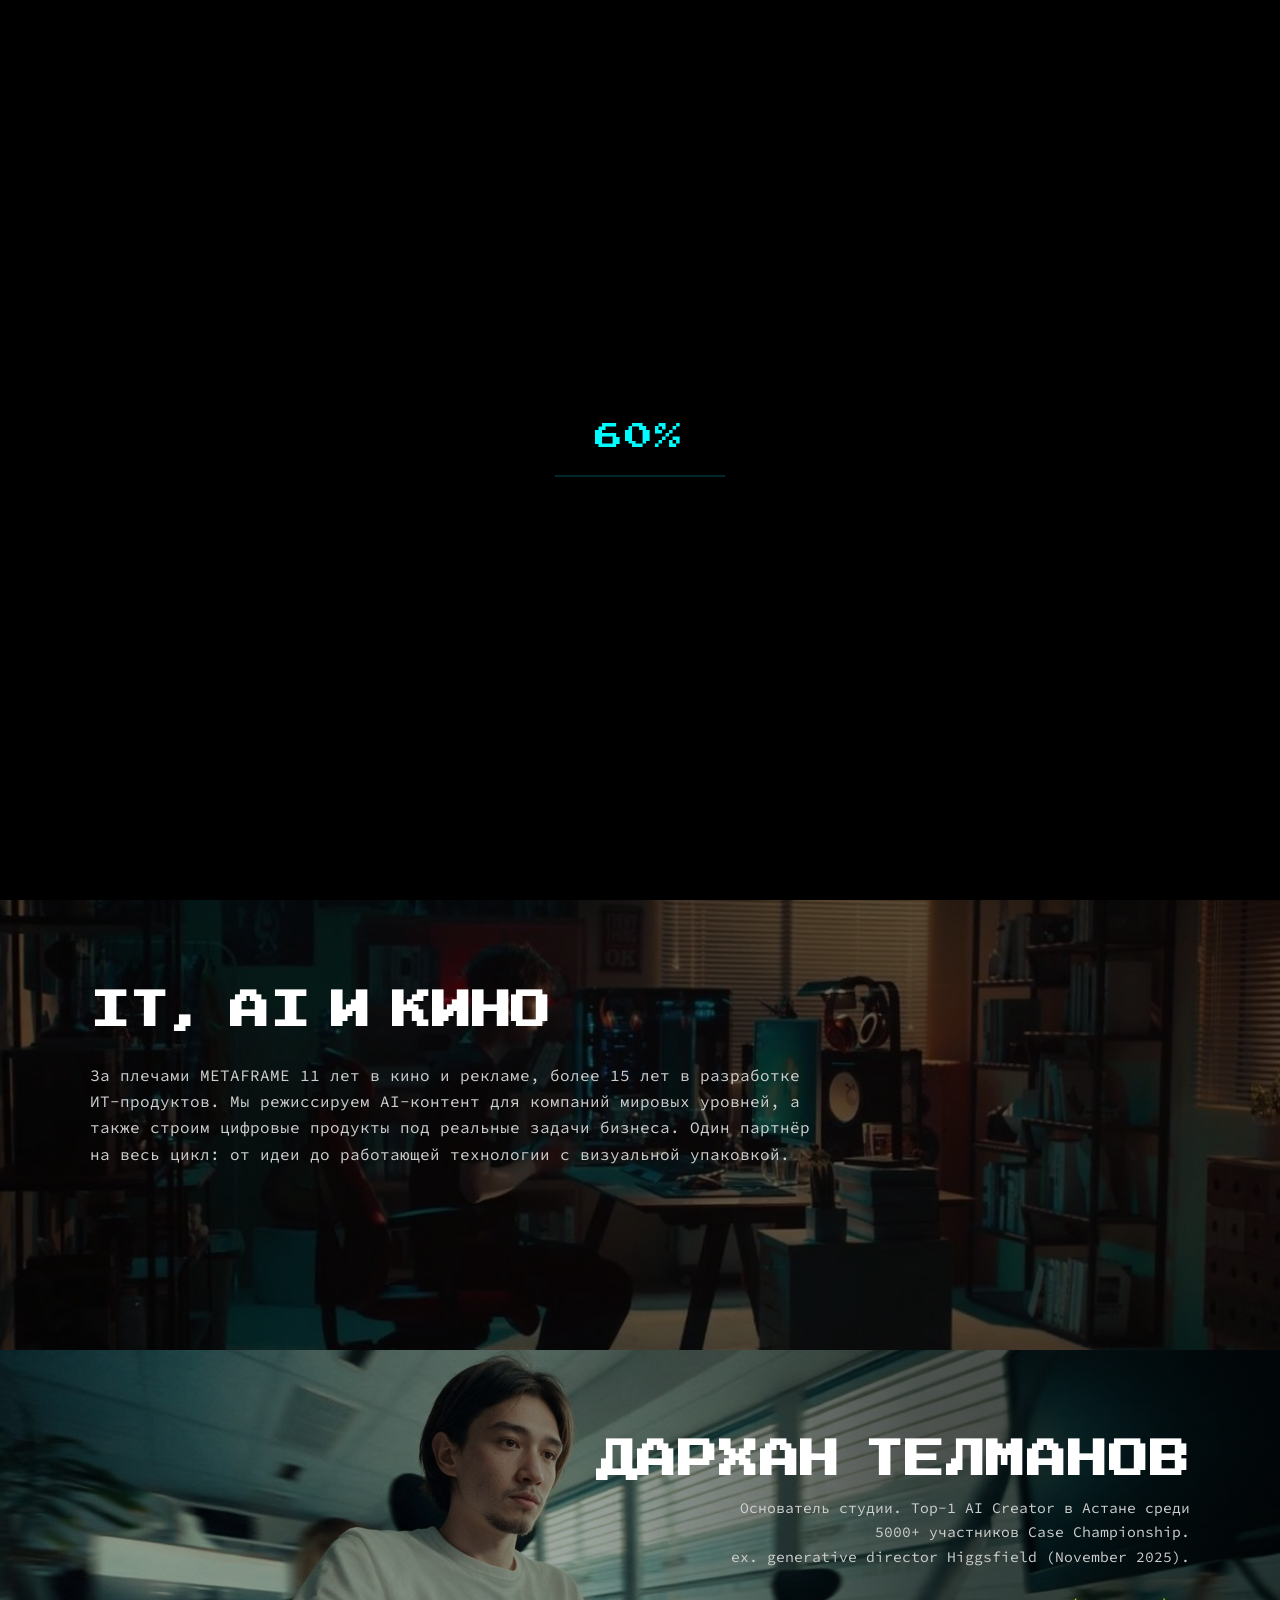
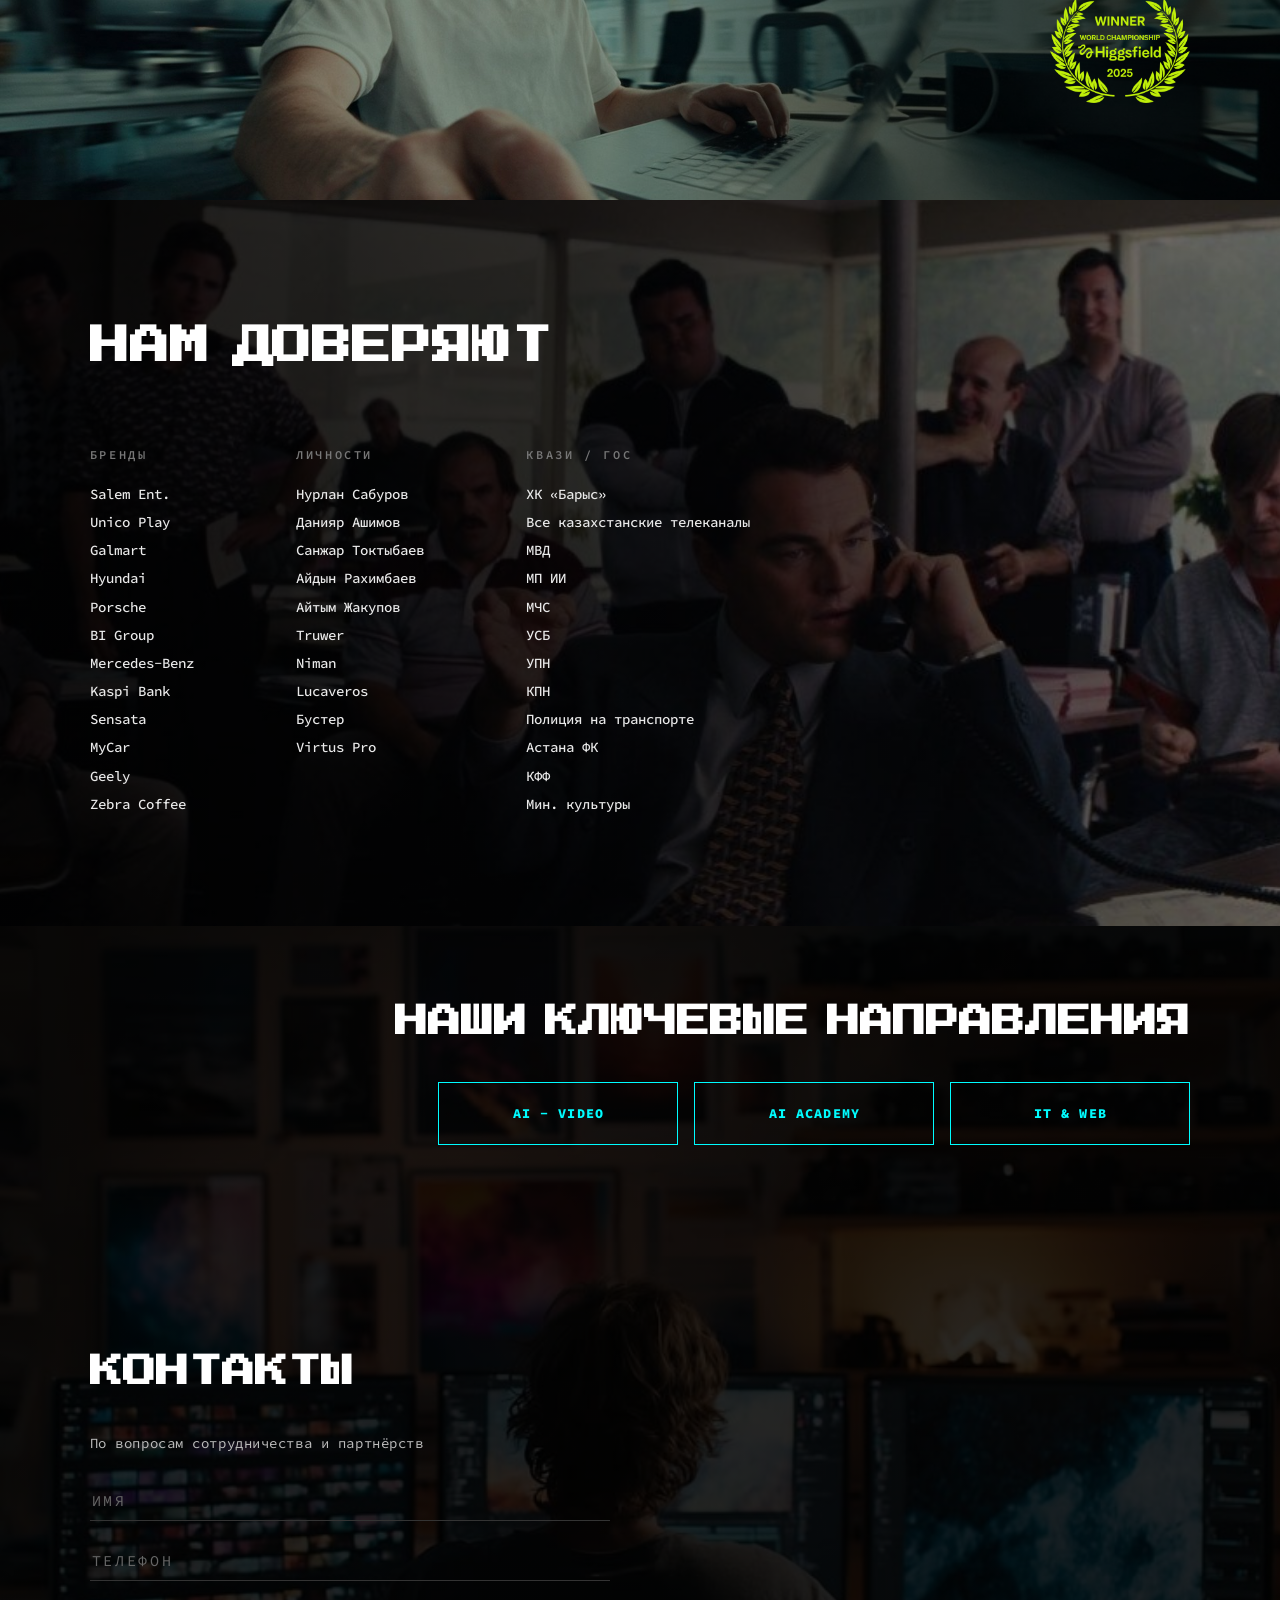
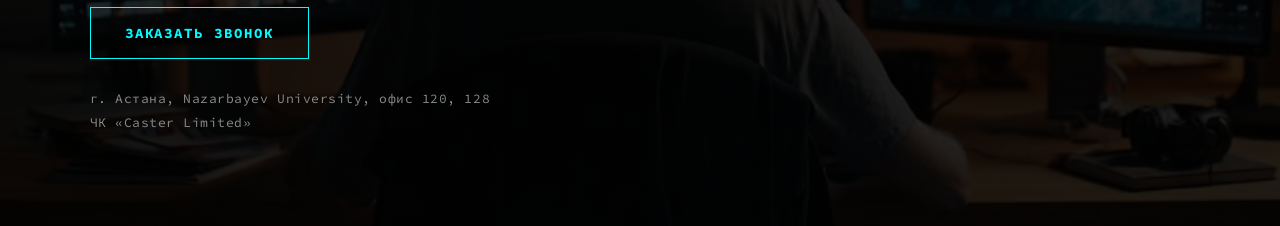
==== index.html @ ea22a7d3 "Mobile: directions heading and buttons centered" ====
<!DOCTYPE html>
<html lang="ru">
<head>
<meta charset="UTF-8">
<meta name="viewport" content="width=device-width, initial-scale=1">
<title>METAFRAME</title>
<style>
  @font-face{font-family:'Press Start 2P';src:url('assets/fonts/PressStart2P-Regular.ttf') format('truetype');font-weight:400;font-display:swap;}
  @font-face{font-family:'Source Code Pro';src:url('assets/fonts/SourceCodePro-VariableFont_wght.ttf') format('truetype-variations');font-weight:200 900;font-display:swap;}
  :root{
    --brand: #00FCFF;          /* точный цвет логотипа */
    --ease-expo: cubic-bezier(.83,0,.17,1);
  }
  *{margin:0;padding:0;box-sizing:border-box}
  html{height:100%; scroll-behavior:smooth}
  body{
    min-height:100%;
    background: #000;
    overflow: hidden;               /* скролл открывается после интро */
    font-family: 'Source Code Pro', monospace;
    -webkit-font-smoothing: antialiased;
  }
  body.ready{overflow-y:auto}

  /* фон лежит на .stage: blend-режим считается только внутри своего
     stacking context, фон body в него не попадает — из-за этого difference
     не давал чёрный. Теперь подложка и UI в одном контексте. */
  .stage{position:relative; width:100%; height:100vh; overflow:hidden; background: #000; isolation:isolate}

  /* ---------- видео-контейнер (раскрывается) ---------- */
  #reveal{
    position:absolute; left:50%; top:50%;
    transform: translate(-50%,-50%);
    width:0; height:0;
    overflow:hidden;
    background:#000;
    z-index:1;
  }
  #reveal video{
    position:absolute; inset:0;
    width:100%; height:100%;
    object-fit:cover;
  }
  /* hero — отдельный слой: возникает из центра матрёшки и сам
     растягивается на весь экран, полоса остаётся под ним */
  #vHero{
    position:absolute;
    left:50%; top:50%;
    transform: translate(-50%,-50%);
    width:8vw; height:2.9vw;
    object-fit:cover;
    background:#000;
    opacity:0;
    z-index:1;
  }

  /* ---------- UI поверх: без blend-режимов, чистый цвет ---------- */
  .ui{
    position:absolute;
    color: var(--brand);
    z-index:2;
  }

  #logo{
    left:50%; top:42.5%;
    transform: translate(-50%,-50%);
    height: clamp(160px, 26vh, 320px);
    pointer-events:none;
    user-select:none;
    opacity:0;               /* лого скрыто, фэйд-ин после раскрытия */
  }

  #word{
    font-family:'Press Start 2P','Source Code Pro',monospace;
    word-spacing:-.45em;
    left:50%; top:57.5%;
    transform: translate(-50%,-50%) scale(var(--ws, 1));
    font-size: clamp(28px, 3.8vw, 60px);   /* как заголовки, чуть крупнее */
    letter-spacing: -.04em;
    line-height:.85;
    white-space:nowrap;
    font-weight:700;
    pointer-events:none;
    user-select:none;
    opacity:0;               /* надпись скрыта, фэйд-ин после раскрытия */
  }

  #counter{
    left:50%; top:50%;
    transform:translate(-50%,-50%);
    font-family:'Press Start 2P','Source Code Pro',monospace;
    font-size:clamp(20px, 2.2vw, 34px);
    letter-spacing:.06em;
    text-align:center;
  }
  /* зацикленный сканер под процентами */
  #counter::after{
    content:'';
    display:block;
    width:170px; height:2px;
    margin:24px auto 0;
    background:
      linear-gradient(90deg, transparent 35%, var(--brand) 50%, transparent 65%) 100% 0 / 300% 100% no-repeat,
      linear-gradient(rgba(0,252,255,.16), rgba(0,252,255,.16));
    animation:scan 1.15s linear infinite;
  }
  @keyframes scan{
    from{background-position:100% 0, 0 0}
    to  {background-position:0% 0, 0 0}
  }

  nav a, nav span{
    position:absolute; top:26px;
    font-family:'Source Code Pro', monospace;
    text-transform:uppercase;
    font-size: clamp(13px, 1.1vw, 17px);
    letter-spacing:.16em;
    color: var(--brand);
    text-decoration:none;
    cursor:pointer;
  }
  #navContacts{left:34px}
  #navMenu{right:34px}
  nav .ui{opacity:0; transition:opacity .8s ease .1s; mix-blend-mode:normal}
  nav.show .ui{opacity:1}

  /* после раскрытия текст и лого — белые (перелив задаётся в JS) */

  .hidden{opacity:0 !important; transition:opacity .35s ease}

  /* ---------- слайд 2: о компании ---------- */
  #about{
    background:#000; color:#fff;
    padding: 10vh 7vw 12vh;
    min-height:100vh;
    position:relative;
    overflow:hidden;
  }
  /* фото на верхней половине экрана, затемнено и растворяется в чёрный книзу */
  #about::before{
    content:'';
    position:absolute; inset:0 0 50% 0;
    background: url('assets/about-bg.jpg') center / cover no-repeat;
    z-index:0;
  }
  #about::after{
    content:'';
    position:absolute; inset:0 0 50% 0;
    background: rgba(0,0,0,.58);
    z-index:0;
  }
  /* фото на нижней половине, затемнено и растворяется в чёрный кверху */
  #about .bg-bottom{
    position:absolute; inset:50% 0 0 0; z-index:0;
    /* слева человек почти без затемнения, справа темнее — под текст */
    background:
      linear-gradient(90deg, rgba(0,0,0,.28) 0%, rgba(0,0,0,.32) 45%, rgba(0,0,0,.66) 72%, rgba(0,0,0,.72) 100%),
      url('assets/founder-bg.jpg') center 22% / cover no-repeat;
  }
  #about h2, #about .lead{position:relative; z-index:1}
  #about .founder{z-index:1}   /* founder остаётся absolute в правом нижнем углу */
  #partners{
    color:#fff;
    padding: 14vh 7vw 12vh;
    /* фон: слева затемнение сильнее — под текст колонок */
    background:
      linear-gradient(90deg, rgba(0,0,0,.88) 0%, rgba(0,0,0,.8) 45%, rgba(0,0,0,.45) 100%),
      url('assets/partners-bg.jpg') center / cover no-repeat #000;
  }
  #partners h2{
    font-family:'Press Start 2P','Source Code Pro',monospace;
    word-spacing:-.45em;
    font-weight:700; text-transform:uppercase;
    font-size:clamp(26px, 3.1vw, 54px);
    text-align:left;
    margin-bottom:9vh;
  }

  /* ---------- слайд: 3 ключевых направления ---------- */
  #directions{
    color:#fff;
    min-height:100vh;
    padding:8vh 7vw 10vh;
    display:flex; flex-direction:column; justify-content:flex-start;
    background:
      linear-gradient(rgba(0,0,0,.84), rgba(0,0,0,.84)),
      url('assets/directions-bg.jpg') center / cover no-repeat #000;
  }
  #directions h2{
    font-family:'Press Start 2P','Source Code Pro',monospace;
    word-spacing:-.45em;
    font-weight:700; text-transform:uppercase;
    font-size:clamp(24px, 2.6vw, 46px);
    line-height:1.45;
    text-align:right;
    white-space:nowrap;
    margin:0 0 4vh;
  }
  .label{
    font-family:'Source Code Pro', monospace;
    color:var(--brand);
    font-size:13px; letter-spacing:.22em;
    margin-bottom:26px;
  }
  #about h2{
    font-family:'Press Start 2P','Source Code Pro',monospace;
    word-spacing:-.45em;
    font-weight:700; text-transform:uppercase;
    font-size:clamp(26px, 3.1vw, 54px);   /* как у имени фаундера */
    line-height:1.1; letter-spacing:-.01em;
    white-space:nowrap;
  }
  #about .lead{
    margin-top:28px; max-width:74ch;
    font-size:clamp(15px, 1.25vw, 19px);
    font-weight:400; line-height:1.65; color:#cfcfcf;
  }
  /* фаундер — в правом нижнем углу экрана, крест-накрест с заголовком */
  .founder{
    position:absolute;
    right:7vw; top:60vh;   /* 10vh от верхнего края нижней фотографии */
    text-align:right;
  }
  .founder-name{
    font-family:'Press Start 2P','Source Code Pro',monospace;
    word-spacing:-.45em;
    font-weight:700; text-transform:uppercase;
    font-size:clamp(26px, 3.1vw, 54px); letter-spacing:.02em;
  }
  /* награда Higgsfield: токсично-зелёная, пульсирует, клик — фото */
  .award{
    display:inline-block;
    height:clamp(90px, 12vh, 150px);
    margin-top:26px;
    cursor:pointer;
    animation: awardPulse 2.4s ease-in-out infinite;
    transition: transform .35s ease;
  }
  @keyframes awardPulse{
    0%,100%{
      filter: drop-shadow(0 0 6px rgba(191,238,10,.45)) drop-shadow(0 0 18px rgba(191,238,10,.22));
      transform: scale(1);
    }
    50%{
      filter: drop-shadow(0 0 14px rgba(191,238,10,.9)) drop-shadow(0 0 40px rgba(191,238,10,.5));
      transform: scale(1.035);
    }
  }
  .award:hover{animation-duration:1.1s}   /* при наведении пульс учащается */

  /* лайтбокс с фотографией награды */
  #lightbox{
    position:fixed; inset:0; z-index:50;
    background:rgba(0,0,0,.92);
    display:none;
    align-items:center; justify-content:center;
  }
  #lightbox.open{display:flex}
  #lightbox img{
    max-width:88vw; max-height:86vh;
    border-radius:16px;
    box-shadow:0 0 60px rgba(191,238,10,.25);
  }
  #lightbox .close{
    position:absolute; top:26px; right:34px;
    font-family:'Source Code Pro',monospace;
    font-size:34px; line-height:1;
    color:#fff; cursor:pointer;
    transition:color .2s;
  }
  #lightbox .close:hover{color:#BFEE0A}
  .founder-bio{
    margin-top:16px; max-width:52ch; margin-left:auto;
    font-size:clamp(14px, 1.15vw, 17px);
    line-height:1.65; color:#cfcfcf;
  }
  .trust-block{margin-top:0}
  .trust{
    display:grid; grid-template-columns:repeat(3, auto);
    justify-content:start; gap:40px 8vw;
  }
  .trust h3{
    font-family:'Source Code Pro', monospace;
    font-weight:600; font-size:12px; letter-spacing:.22em;
    color:#777; text-transform:uppercase;
    margin-bottom:18px;
  }
  .trust li{
    list-style:none;
    font-weight:500;
    font-size:clamp(14px, 1.1vw, 17px);
    line-height:2.0; color:#eaeaea;
    white-space:nowrap;
  }
  .dirs{
    display:grid; grid-template-columns:repeat(3, minmax(170px, 240px));
    gap:16px;
    justify-content:end;   /* под правым заголовком */
  }
  .dirs a{
    display:flex; align-items:center; justify-content:center;
    border:1px solid var(--brand);
    color:var(--brand); text-decoration:none;
    padding:22px 14px;
    font-weight:800; text-transform:uppercase;
    font-size:clamp(13px, 1.05vw, 16px); letter-spacing:.08em;
    transition: background .22s ease, color .22s ease;
  }
  .dirs a:hover{background:var(--brand); color:#000}

  /* ---------- контакты (слева снизу на слайде направлений) ---------- */
  .contacts{
    margin-top:auto;
    max-width:520px;
    padding-top:10vh;
  }
  #directions .contacts h2{
    text-align:left; white-space:normal;
    margin:0 0 4vh;
  }
  .contacts .note{
    color:#bdbdbd; font-size:14px; letter-spacing:.04em;
    margin-bottom:26px; line-height:1.6;
  }
  .contacts form{display:flex; flex-direction:column; gap:20px}
  .contacts input{
    background:transparent; border:none;
    border-bottom:1px solid #333;
    color:#fff;
    font-family:'Source Code Pro',monospace;
    font-size:15px; letter-spacing:.1em;
    padding:10px 2px;
    outline:none;
    transition:border-color .25s;
  }
  .contacts input::placeholder{color:#666; letter-spacing:.18em}
  .contacts input:focus{border-color:var(--brand)}
  .contacts button{
    align-self:flex-start;
    margin-top:6px;
    background:transparent;
    border:1px solid var(--brand);
    color:var(--brand);
    font-family:'Source Code Pro',monospace;
    font-weight:700; text-transform:uppercase;
    font-size:14px; letter-spacing:.14em;
    padding:16px 34px;
    cursor:pointer;
    transition:background .22s, color .22s;
  }
  .contacts button:hover{background:var(--brand); color:#000}
  .contacts .addr{
    margin-top:28px;
    color:#8a8a8a; font-size:13px;
    line-height:1.9; letter-spacing:.04em;
  }
  @media (max-width:820px){
    /* Бренды и Личности рядом, Квази/Гос переносится вниз */
    .trust{grid-template-columns:1fr 1fr; gap:40px 10vw}
    .trust li{white-space:normal}
    /* мобила: каждый блок — полноэкранный слайд */
    #about{
      min-height:200vh; min-height:200svh;      /* слайд текста + слайд фаундера */
      padding-bottom:0;
      display:flex; flex-direction:column;
    }
    #about h2{margin-top:auto; font-size:26px}  /* заголовок не тянется, зона по центру */
    #about .lead{margin-bottom:auto}
    #about .bg-bottom{display:none}
    /* блок фаундера сам несёт фото — текст всегда ПОВЕРХ него */
    .founder{
      position:relative; right:auto; top:auto; z-index:1; text-align:right;
      min-height:100vh; min-height:100svh;
      margin:0 -7vw 0;                      /* во всю ширину */
      padding:52vw 7vw 10vh;
      display:flex; flex-direction:column; justify-content:flex-end;
      background:
        linear-gradient(rgba(0,0,0,.12), rgba(0,0,0,.68) 72%),
        url('assets/founder-bg.jpg') center 25% / cover no-repeat;
    }
    .founder-bio{margin-left:auto}
    /* награда — не растягивается флексом, прижата вправо с сохранением пропорций */
    .founder .award{align-self:flex-end; width:auto}
    #partners{
      min-height:100vh; min-height:100svh;
      display:flex; flex-direction:column; justify-content:center;
    }
    #directions{
      min-height:200vh; min-height:200svh;      /* слайд направлений + слайд контактов */
    }
    .contacts{
      min-height:100vh; min-height:100svh;
      margin-top:auto; max-width:520px;
      display:flex; flex-direction:column; justify-content:center;
      padding-top:0;
    }
    .contacts button{align-self:flex-start; width:auto}
    /* кадр партнёров: держим ДиКаприо в центре */
    #partners{background-position:0 0, 58% 28%}
    /* направления: заголовок и кнопки по центру */
    #directions h2{text-align:center; white-space:normal}
    .dirs{grid-template-columns:minmax(200px, 260px); justify-content:center}
    /* заголовок about чуть ниже */
    #about h2{margin-top:6vh}
  }
</style>
</head>
<body>
<div class="stage">

  <div id="reveal">
    <video id="vMatr"  src="assets/matreshka.mp4" muted playsinline preload="auto"></video>
  </div>
  <video id="vHero" src="assets/hero-bg.mp4" muted playsinline preload="auto" loop></video>

  <img class="ui" id="logo" src="assets/logo.png" alt="MetaFrame">
  <h1  class="ui" id="word">METAFRAME</h1>
  <div class="ui" id="counter">0</div>

</div>

<section id="about">
  <div class="bg-bottom" aria-hidden="true"></div>
  <h2>IT, AI и Кино</h2>
  <p class="lead">За плечами METAFRAME 11 лет в кино и рекламе, более 15 лет в разработке ИТ-продуктов. Мы режиссируем AI-контент для компаний мировых уровней, а также строим цифровые продукты под реальные задачи бизнеса. Один партнёр на весь цикл: от идеи до работающей технологии с визуальной упаковкой.</p>

  <div class="founder">
    <p class="founder-name">Дархан Телманов</p>
    <p class="founder-bio">Основатель студии. Top-1 AI Creator в Астане среди 5000+ участников Case Championship.<br>ex. generative director Higgsfield (November 2025).</p>
    <img class="award" id="award" src="assets/award.png" alt="Winner — Higgsfield World Championship 2025">
  </div>
</section>

<section id="partners">
  <div class="trust-block">
    <h2>Нам доверяют</h2>
    <div class="trust">
      <ul>
        <h3>Бренды</h3>
        <li>Salem Ent.</li><li>Unico Play</li><li>Galmart</li><li>Hyundai</li>
        <li>Porsche</li><li>BI Group</li><li>Mercedes-Benz</li><li>Kaspi Bank</li>
        <li>Sensata</li><li>MyCar</li><li>Geely</li>
        <li>Zebra Coffee</li>
      </ul>
      <ul>
        <h3>Личности</h3>
        <li>Нурлан Сабуров</li><li>Данияр Ашимов</li><li>Санжар Токтыбаев</li>
        <li>Айдын Рахимбаев</li><li>Айтым Жакупов</li><li>Truwer</li>
        <li>Niman</li><li>Lucaveros</li><li>Бустер</li><li>Virtus Pro</li>
      </ul>
      <ul>
        <h3>Квази / Гос</h3>
        <li>ХК «Барыс»</li><li>Все казахстанские телеканалы</li><li>МВД</li>
        <li>МП ИИ</li><li>МЧС</li><li>УСБ</li><li>УПН</li><li>КПН</li>
        <li>Полиция на транспорте</li><li>Астана ФК</li><li>КФФ</li>
        <li>Мин. культуры</li>
      </ul>
    </div>
  </div>
</section>

<section id="directions">
  <h2>Наши ключевые направления</h2>
  <div class="dirs">
    <a href="ai-video.html">AI - Video</a>
    <a href="ai-academy.html">AI Academy</a>
    <a href="it-web.html">IT &amp; Web</a>
  </div>

  <div class="contacts">
    <h2>Контакты</h2>
    <p class="note">По вопросам сотрудничества и партнёрств</p>
    <form id="cbForm">
      <input type="text" id="cbName" placeholder="ИМЯ" required>
      <input type="tel" id="cbPhone" placeholder="ТЕЛЕФОН" required>
      <button type="submit">Заказать звонок</button>
    </form>
    <p class="addr">г. Астана, Nazarbayev University, офис 120, 128<br>ЧК «Caster Limited»</p>
  </div>
</section>

<script>
(function(){
  const $ = id => document.getElementById(id);
  const reveal = $('reveal'), vM = $('vMatr'), vH = $('vHero');
  const word = $('word'), logo = $('logo'), counter = $('counter'), nav = $('nav');

  /* размер надписи фиксированный (как у заголовков), масштаб не меняется */
  function fitWord(){}
  const START_SCALE = 1;
  if (document.fonts && document.fonts.ready) document.fonts.ready.then(()=>{ if(!started) fitWord(); });
  addEventListener('load', fitWord);
  fitWord();

  /* ================= ПРЕЛОАДЕР ================= */
  let ready = {m:false, h:false}, started = false, shown = 0;

  function canPlay(v){ return v.readyState >= 3; }
  vM.addEventListener('canplaythrough', ()=> ready.m = true);
  vH.addEventListener('canplaythrough', ()=> ready.h = true);
  const t0 = performance.now();

  (function tickCounter(){
    if (started) return;
    const el = (performance.now() - t0)/1000;
    const allReady = (ready.m || canPlay(vM)) && (ready.h || canPlay(vH));
    // тянемся к 96 за ~2.4с, до 100 — только когда видео готовы (или по таймауту 7с)
    const target = (allReady && el > 1.6) || el > 7 ? 100 : Math.min(96, el/2.4*96);
    shown += (target - shown) * .12;
    counter.textContent = Math.round(shown) + '%';
    if (shown > 99.4){ counter.textContent = '100%'; start(); return; }
    requestAnimationFrame(tickCounter);
  })();

  /* ================= ХОРЕОГРАФИЯ ================= */
  const EXPO = 'cubic-bezier(.83,0,.17,1)';

  function start(){
    if (started) return; started = true;
    setTimeout(()=> counter.classList.add('hidden'), 350);

    vM.playbackRate = 1.2;
    vM.play().catch(()=>{});

    /* фаза A: полоска плавно проявляется и сразу растёт, без отскока */
    reveal.animate(
      [{width:'170px', height:'48px', opacity:0},
       {width:'260px', height:'72px', opacity:1}],
      {duration:520, easing:'cubic-bezier(.25,.1,.25,1)', fill:'forwards'}
    );

    /* фаза B: медленный рост, пока играет матрёшка */
    const growDur = Math.max(1200, ((vM.duration || 2.96) / 1.2 - .6) * 1000);
    setTimeout(()=>{
      reveal.animate(
        [{width:'260px', height:'72px'}, {width:'46vw', height:'12.8vw'}],
        {duration:growDur, easing:'cubic-bezier(.4,0,.6,1)', fill:'forwards'}
      );
    }, 570);

    /* лого и надпись стоят на месте до финального раскрытия */

    /* фаза C+D: раскрытие на весь экран — по окончании матрёшки */
    const expand = ()=>{
      /* переключение на hero-ролик прячется в начале рывка */
      vH.currentTime = 0; vH.play().catch(()=>{});
      /* hero возникает в центре матрёшки очередным вложенным уровнем
         и растягивается прямо на весь экран; полоса стоит под ним */
      vH.style.opacity = 1;
      /* трёхфазное раскрытие:
         1) hero заполняет контейнер матрёшки до его размера,
         2) тянется по бокам, 3) раскрывается вверх-вниз до fullscreen */
      vH.animate(
        [
          /* высота растёт линейно без упора в потолок контейнера, потом рывок */
          {width:'8vw',   height:'2.9vw',  easing:'linear', offset:0},
          {width:'94vw',  height:'calc(24vw - 10px)',   easing:EXPO, offset:.293},
          {width:'100vw', height:'100vh',  offset:1}
        ],
        {duration:1160, easing:'linear', fill:'forwards'}
      );
      setTimeout(()=>{ reveal.style.opacity = 0; }, 1400);

      /* после раскрытия зум не останавливается: hero продолжает медленно
         наезжать (подхватывает движение матрёшки, убирает статику) */
      setTimeout(()=>{
        vH.animate(
          [{transform:'translate(-50%,-50%) scale(1)'},
           {transform:'translate(-50%,-50%) scale(1.12)'}],
          {duration:9000, easing:'linear', fill:'forwards'}
        );
      }, 1050);

      /* перелив из голубого в белый синхронно с раскрытием видео,
         без blend-режимов: текст — через color, лого — через desaturate */
      word.animate([{color:'#00FCFF'},{color:'#ffffff'}], {duration:870, delay:350, easing:EXPO, fill:'both'});
      logo.animate(
        [{filter:'saturate(1) brightness(1)'},{filter:'saturate(0) brightness(2.6)'}],
        {duration:870, delay:350, easing:EXPO, fill:'both'}
      );
      /* METAFRAME и лого проявляются фэйдом уже после раскрытия на весь экран */
      word.animate([{opacity:0},{opacity:1}], {duration:900, delay:1250, easing:'ease-out', fill:'both'});
      logo.animate([{opacity:0},{opacity:1}], {duration:900, delay:1250, easing:'ease-out', fill:'both'});

      /* лого и надпись не двигаются — остаются по центру */

      setTimeout(()=>{
        if (nav) nav.classList.add('show');
        document.body.classList.add('ready');   /* открываем скролл к слайду 2 */
      }, 1400);
    };

    let expanded = false;
    const doExpand = ()=>{ if(!expanded){ expanded = true; expand(); } };
    /* старт за 0.73с до конца матрёшки */
    const LEAD = 0.73;
    (function watch(){
      if (expanded) return;
      if (vM.duration && vM.currentTime >= vM.duration - LEAD) { doExpand(); return; }
      requestAnimationFrame(watch);
    })();
    vM.addEventListener('ended', doExpand);          /* страховка */
    setTimeout(doExpand, 570 + growDur + 700);       /* страховка */
  }

  addEventListener('resize', ()=>{ if(!started) fitWord(); });
})();
</script>

<div id="lightbox">
  <span class="close" id="lbClose">&times;</span>
  <img src="assets/award-photo.jpg" alt="Higgsfield World Championship 2025">
</div>

<script>
  const lb = document.getElementById('lightbox');
  document.getElementById('award').addEventListener('click', ()=> lb.classList.add('open'));
  document.getElementById('lbClose').addEventListener('click', ()=> lb.classList.remove('open'));
  lb.addEventListener('click', e=>{ if(e.target === lb) lb.classList.remove('open'); });
  addEventListener('keydown', e=>{ if(e.key === 'Escape') lb.classList.remove('open'); });

  /* заявка на обратный звонок — открывает письмо с данными */
  document.getElementById('cbForm').addEventListener('submit', e=>{
    e.preventDefault();
    const name  = document.getElementById('cbName').value.trim();
    const phone = document.getElementById('cbPhone').value.trim();
    location.href = 'mailto:info@caster.kz'
      + '?subject=' + encodeURIComponent('Заявка на обратный звонок — партнёрство')
      + '&body=' + encodeURIComponent('Имя: ' + name + '\nТелефон: ' + phone);
  });
</script>
</body>
</html>
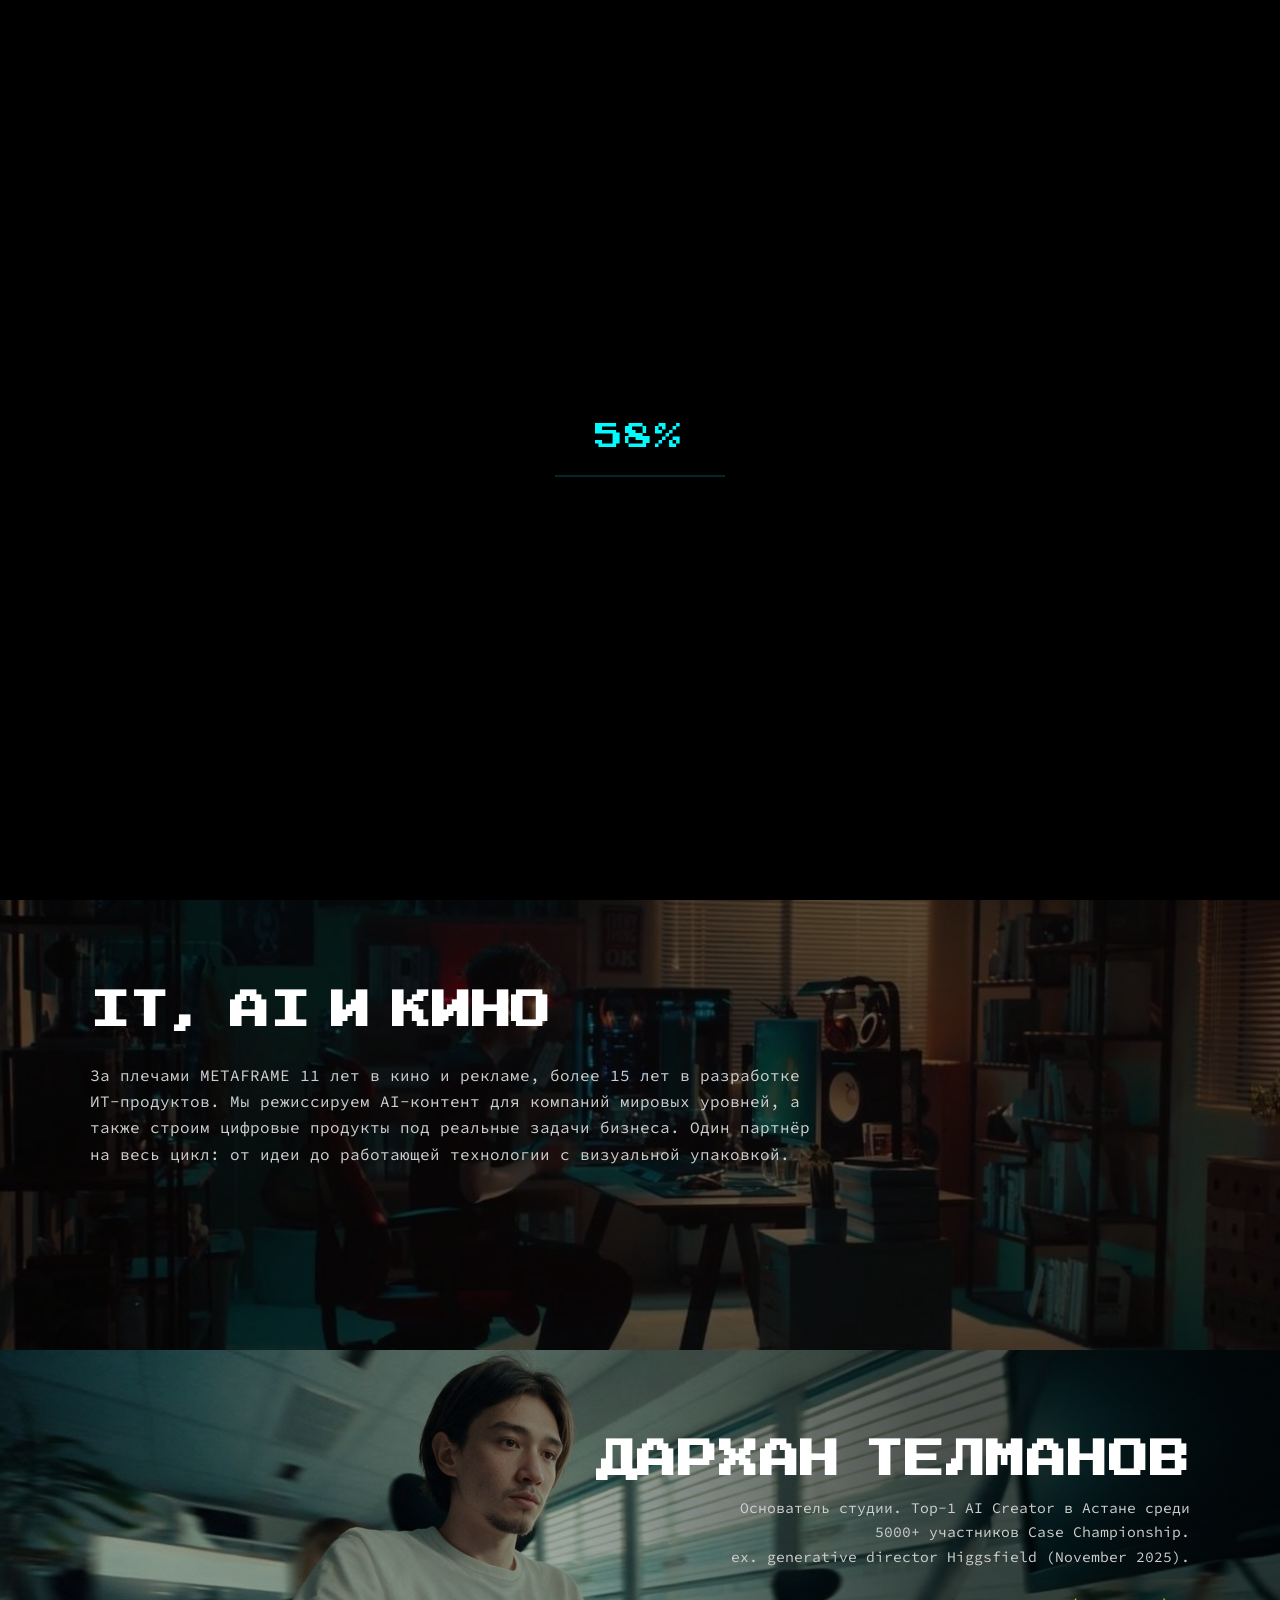
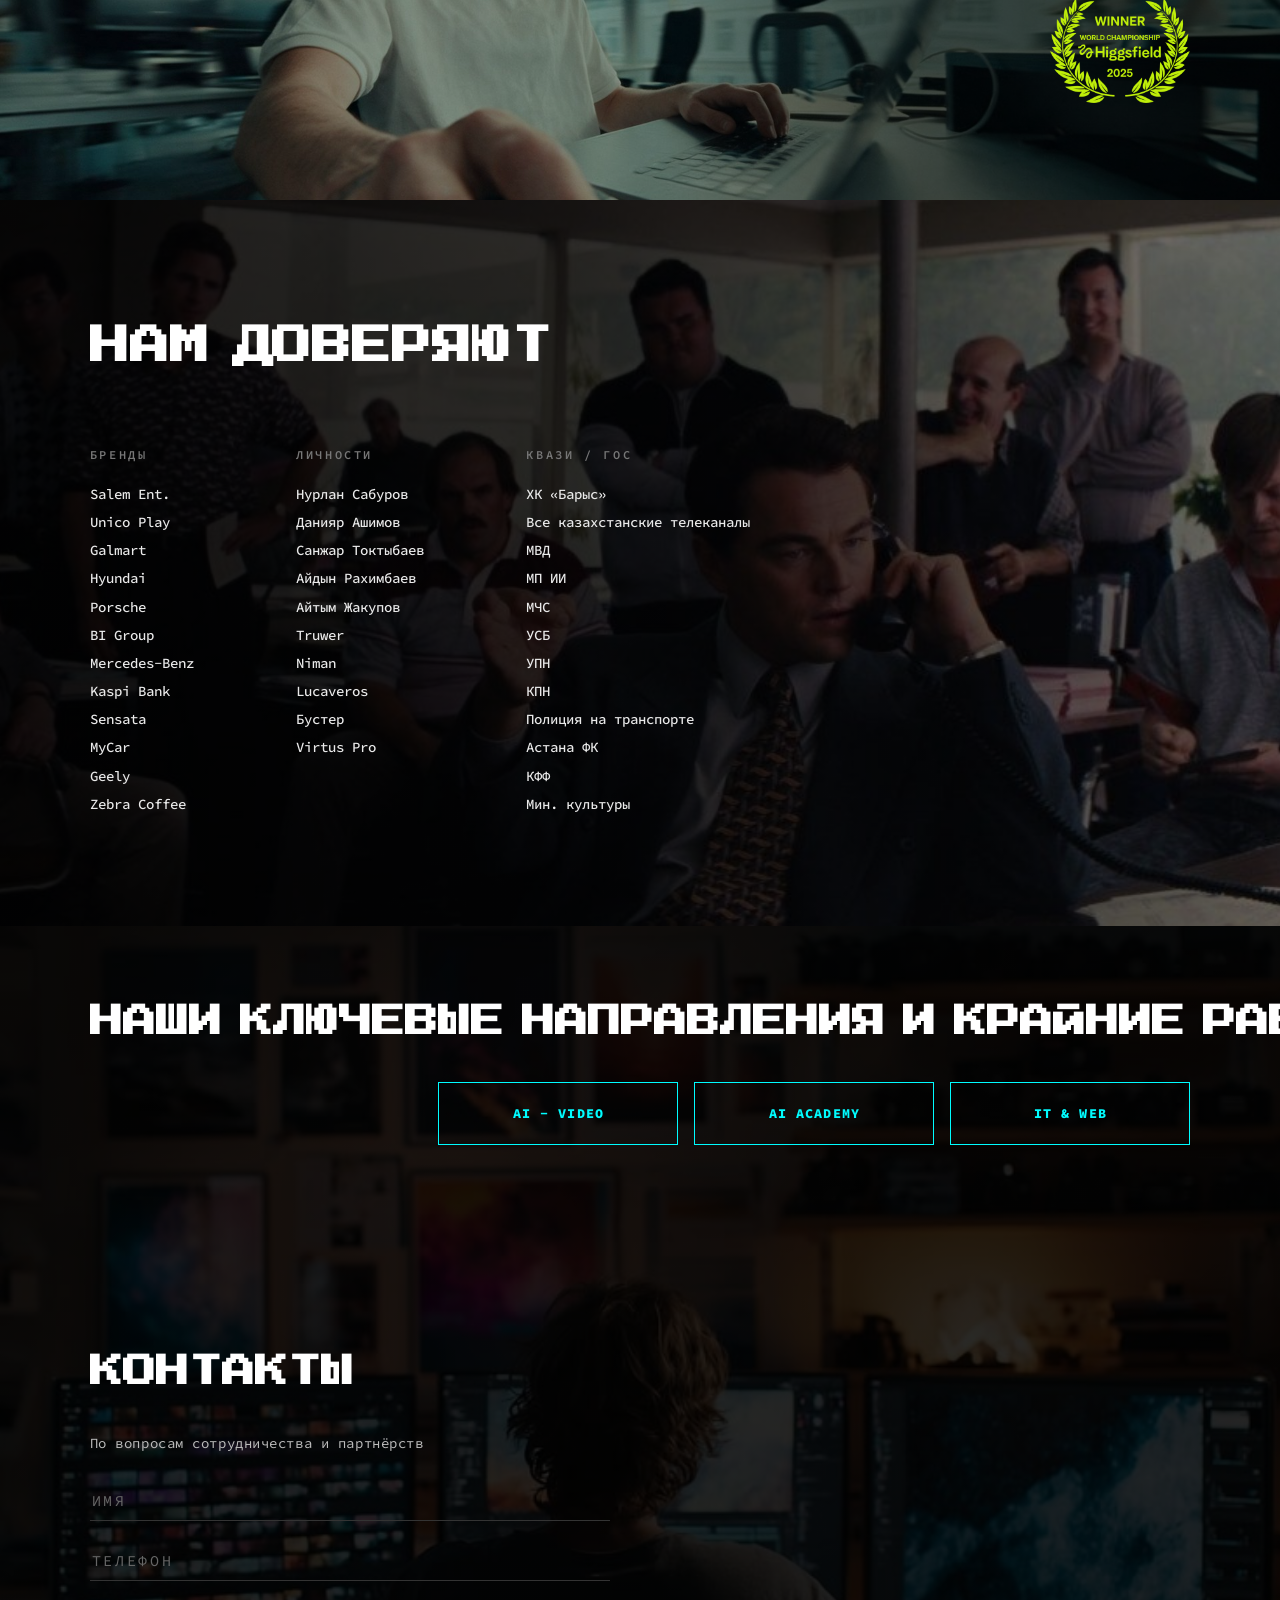
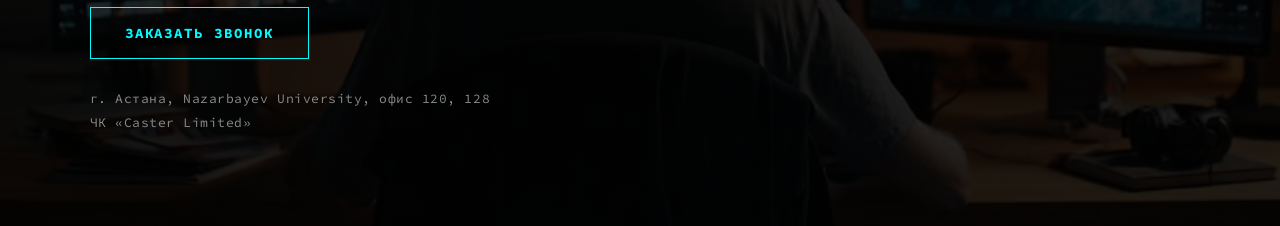
==== commit aa77030b: "Heading: направления и крайние работы*" ====
--- a/index.html
+++ b/index.html
@@ -460,7 +460,7 @@
 </section>
 
 <section id="directions">
-  <h2>Наши ключевые направления</h2>
+  <h2>Наши ключевые направления и&nbsp;крайние работы*</h2>
   <div class="dirs">
     <a href="ai-video.html">AI - Video</a>
     <a href="ai-academy.html">AI Academy</a>
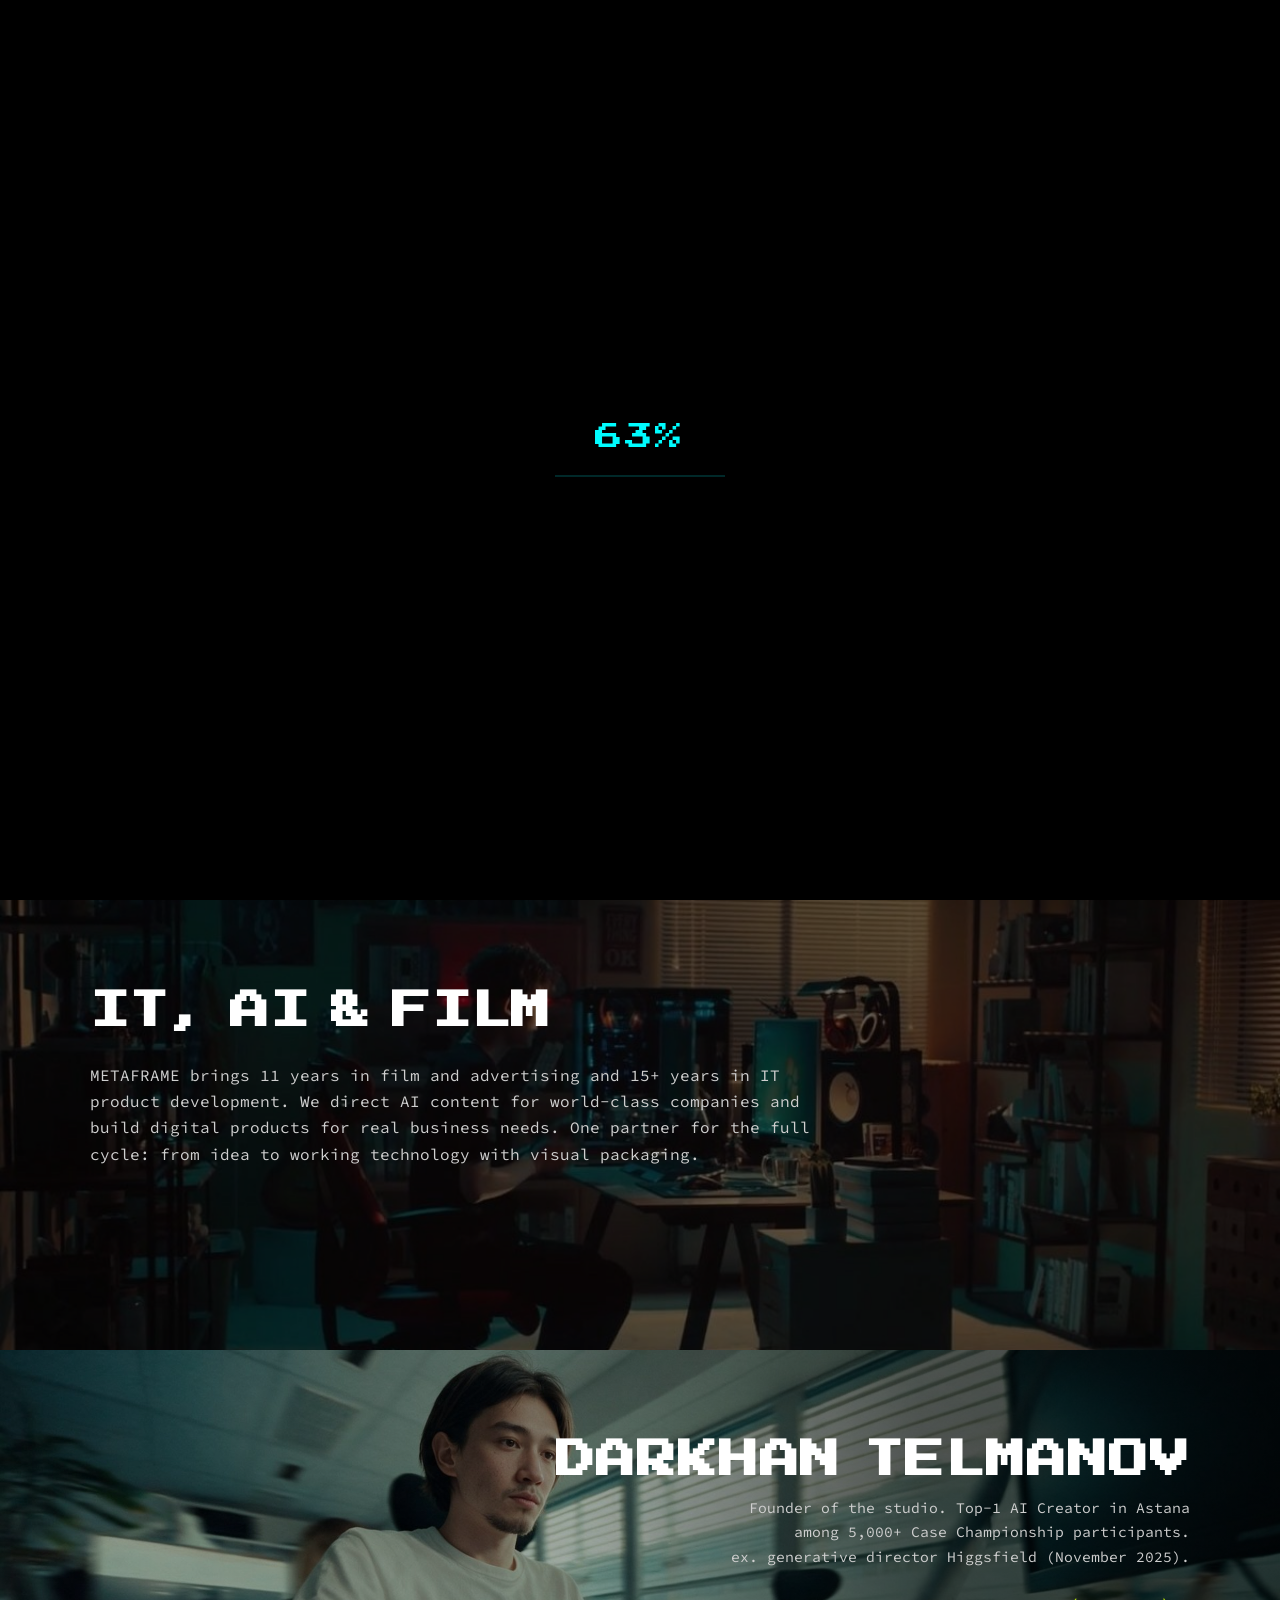
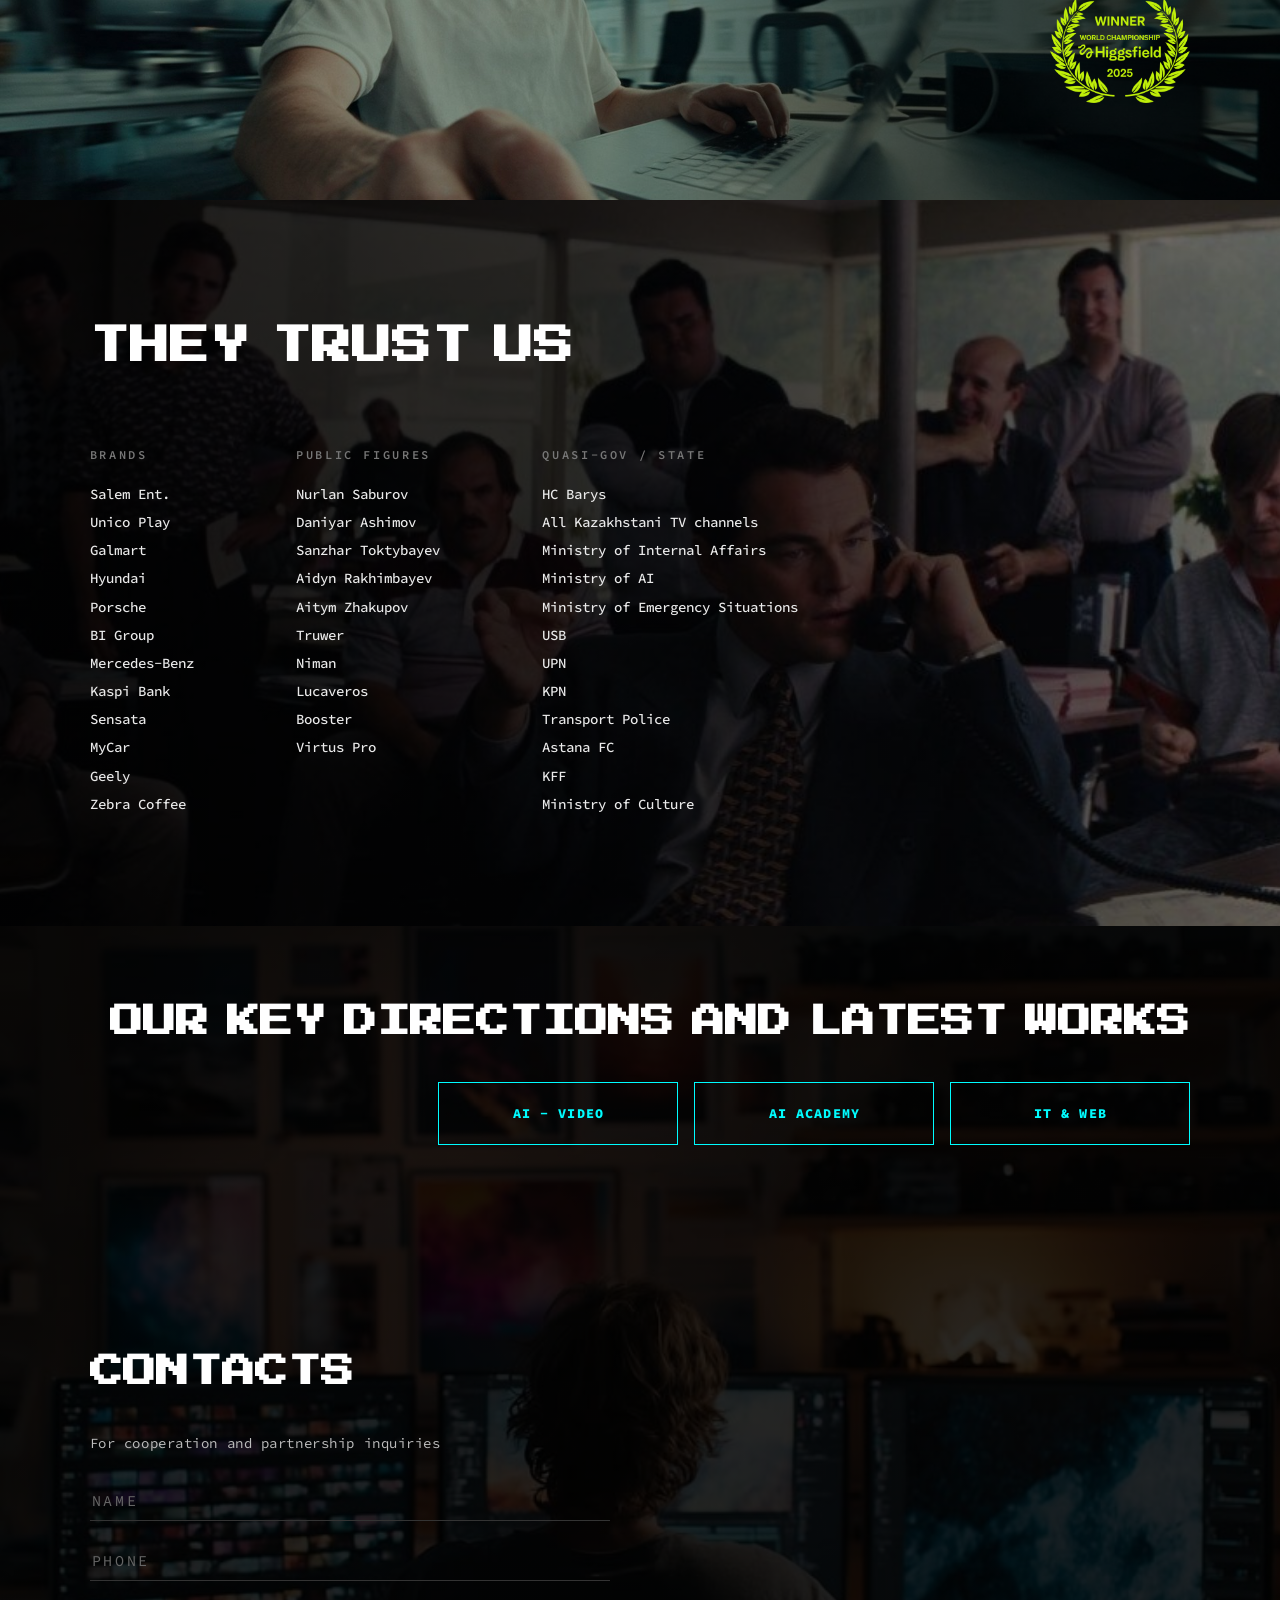
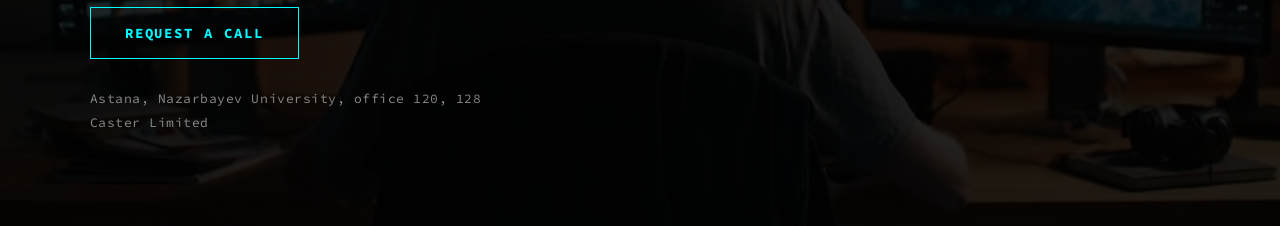
==== commit 250faf94: "i18n: auto language by device (ru default, en/es/kk), all pages; drop asterisk in dirs heading" ====
--- a/index.html
+++ b/index.html
@@ -421,34 +421,34 @@
 
 <section id="about">
   <div class="bg-bottom" aria-hidden="true"></div>
-  <h2>IT, AI и Кино</h2>
-  <p class="lead">За плечами METAFRAME 11 лет в кино и рекламе, более 15 лет в разработке ИТ-продуктов. Мы режиссируем AI-контент для компаний мировых уровней, а также строим цифровые продукты под реальные задачи бизнеса. Один партнёр на весь цикл: от идеи до работающей технологии с визуальной упаковкой.</p>
+  <h2 data-i18n="about_h2">IT, AI и Кино</h2>
+  <p class="lead" data-i18n="about_lead">За плечами METAFRAME 11 лет в кино и рекламе, более 15 лет в разработке ИТ-продуктов. Мы режиссируем AI-контент для компаний мировых уровней, а также строим цифровые продукты под реальные задачи бизнеса. Один партнёр на весь цикл: от идеи до работающей технологии с визуальной упаковкой.</p>
 
   <div class="founder">
-    <p class="founder-name">Дархан Телманов</p>
-    <p class="founder-bio">Основатель студии. Top-1 AI Creator в Астане среди 5000+ участников Case Championship.<br>ex. generative director Higgsfield (November 2025).</p>
+    <p class="founder-name" data-i18n="f_name">Дархан Телманов</p>
+    <p class="founder-bio" data-i18n="f_bio">Основатель студии. Top-1 AI Creator в Астане среди 5000+ участников Case Championship.<br>ex. generative director Higgsfield (November 2025).</p>
     <img class="award" id="award" src="assets/award.png" alt="Winner — Higgsfield World Championship 2025">
   </div>
 </section>
 
 <section id="partners">
   <div class="trust-block">
-    <h2>Нам доверяют</h2>
+    <h2 data-i18n="trust_h2">Нам доверяют</h2>
     <div class="trust">
-      <ul>
+      <ul data-i18n="col_brands">
         <h3>Бренды</h3>
         <li>Salem Ent.</li><li>Unico Play</li><li>Galmart</li><li>Hyundai</li>
         <li>Porsche</li><li>BI Group</li><li>Mercedes-Benz</li><li>Kaspi Bank</li>
         <li>Sensata</li><li>MyCar</li><li>Geely</li>
         <li>Zebra Coffee</li>
       </ul>
-      <ul>
+      <ul data-i18n="col_persons">
         <h3>Личности</h3>
         <li>Нурлан Сабуров</li><li>Данияр Ашимов</li><li>Санжар Токтыбаев</li>
         <li>Айдын Рахимбаев</li><li>Айтым Жакупов</li><li>Truwer</li>
         <li>Niman</li><li>Lucaveros</li><li>Бустер</li><li>Virtus Pro</li>
       </ul>
-      <ul>
+      <ul data-i18n="col_gov">
         <h3>Квази / Гос</h3>
         <li>ХК «Барыс»</li><li>Все казахстанские телеканалы</li><li>МВД</li>
         <li>МП ИИ</li><li>МЧС</li><li>УСБ</li><li>УПН</li><li>КПН</li>
@@ -460,7 +460,7 @@
 </section>
 
 <section id="directions">
-  <h2>Наши ключевые направления и&nbsp;крайние работы*</h2>
+  <h2 data-i18n="dirs_h2">Наши ключевые направления и&nbsp;крайние работы</h2>
   <div class="dirs">
     <a href="ai-video.html">AI - Video</a>
     <a href="ai-academy.html">AI Academy</a>
@@ -468,14 +468,14 @@
   </div>
 
   <div class="contacts">
-    <h2>Контакты</h2>
-    <p class="note">По вопросам сотрудничества и партнёрств</p>
+    <h2 data-i18n="c_h2">Контакты</h2>
+    <p class="note" data-i18n="c_note">По вопросам сотрудничества и партнёрств</p>
     <form id="cbForm">
-      <input type="text" id="cbName" placeholder="ИМЯ" required>
-      <input type="tel" id="cbPhone" placeholder="ТЕЛЕФОН" required>
-      <button type="submit">Заказать звонок</button>
+      <input type="text" id="cbName" data-i18n-ph="c_name" placeholder="ИМЯ" required>
+      <input type="tel" id="cbPhone" data-i18n-ph="c_phone" placeholder="ТЕЛЕФОН" required>
+      <button type="submit" data-i18n="c_btn">Заказать звонок</button>
     </form>
-    <p class="addr">г. Астана, Nazarbayev University, офис 120, 128<br>ЧК «Caster Limited»</p>
+    <p class="addr" data-i18n="c_addr">г. Астана, Nazarbayev University, офис 120, 128<br>ЧК «Caster Limited»</p>
   </div>
 </section>
 
@@ -607,6 +607,65 @@
 })();
 </script>
 
+<script>
+/* i18n: язык выбирается по языку устройства (ru по умолчанию, иначе en/es/kk) */
+(function(){
+  const D = {
+  en: {
+    about_h2:"IT, AI & Film",
+    about_lead:"METAFRAME brings 11 years in film and advertising and 15+ years in IT product development. We direct AI content for world-class companies and build digital products for real business needs. One partner for the full cycle: from idea to working technology with visual packaging.",
+    f_name:"Darkhan Telmanov",
+    f_bio:"Founder of the studio. Top-1 AI Creator in Astana among 5,000+ Case Championship participants.<br>ex. generative director Higgsfield (November 2025).",
+    trust_h2:"They trust us",
+    col_brands:"<h3>Brands</h3><li>Salem Ent.</li><li>Unico Play</li><li>Galmart</li><li>Hyundai</li><li>Porsche</li><li>BI Group</li><li>Mercedes-Benz</li><li>Kaspi Bank</li><li>Sensata</li><li>MyCar</li><li>Geely</li><li>Zebra Coffee</li>",
+    col_persons:"<h3>Public figures</h3><li>Nurlan Saburov</li><li>Daniyar Ashimov</li><li>Sanzhar Toktybayev</li><li>Aidyn Rakhimbayev</li><li>Aitym Zhakupov</li><li>Truwer</li><li>Niman</li><li>Lucaveros</li><li>Booster</li><li>Virtus Pro</li>",
+    col_gov:"<h3>Quasi-gov / State</h3><li>HC Barys</li><li>All Kazakhstani TV channels</li><li>Ministry of Internal Affairs</li><li>Ministry of AI</li><li>Ministry of Emergency Situations</li><li>USB</li><li>UPN</li><li>KPN</li><li>Transport Police</li><li>Astana FC</li><li>KFF</li><li>Ministry of Culture</li>",
+    dirs_h2:"Our key directions and latest works",
+    c_h2:"Contacts",
+    c_note:"For cooperation and partnership inquiries",
+    c_name:"NAME", c_phone:"PHONE", c_btn:"Request a call",
+    c_addr:"Astana, Nazarbayev University, office 120, 128<br>Caster Limited"
+  },
+  es: {
+    about_h2:"IT, IA y Cine",
+    about_lead:"METAFRAME cuenta con 11 años en cine y publicidad y más de 15 en desarrollo de productos IT. Dirigimos contenido con IA para compañías de nivel mundial y construimos productos digitales para tareas reales de negocio. Un solo socio para todo el ciclo: de la idea a la tecnología funcionando con empaque visual.",
+    f_name:"Darkhan Telmanov",
+    f_bio:"Fundador del estudio. Top-1 AI Creator en Astaná entre más de 5000 participantes del Case Championship.<br>ex generative director Higgsfield (noviembre 2025).",
+    trust_h2:"Confían en nosotros",
+    col_brands:"<h3>Marcas</h3><li>Salem Ent.</li><li>Unico Play</li><li>Galmart</li><li>Hyundai</li><li>Porsche</li><li>BI Group</li><li>Mercedes-Benz</li><li>Kaspi Bank</li><li>Sensata</li><li>MyCar</li><li>Geely</li><li>Zebra Coffee</li>",
+    col_persons:"<h3>Personalidades</h3><li>Nurlan Saburov</li><li>Daniyar Ashimov</li><li>Sanzhar Toktybayev</li><li>Aidyn Rakhimbayev</li><li>Aitym Zhakupov</li><li>Truwer</li><li>Niman</li><li>Lucaveros</li><li>Booster</li><li>Virtus Pro</li>",
+    col_gov:"<h3>Cuasi-estatal / Gobierno</h3><li>HC Barys</li><li>Todos los canales de TV de Kazajistán</li><li>Ministerio del Interior</li><li>Ministerio de IA</li><li>Ministerio de Emergencias</li><li>USB</li><li>UPN</li><li>KPN</li><li>Policía de transporte</li><li>Astana FC</li><li>KFF</li><li>Ministerio de Cultura</li>",
+    dirs_h2:"Nuestras direcciones clave y trabajos recientes",
+    c_h2:"Contactos",
+    c_note:"Para cooperación y alianzas",
+    c_name:"NOMBRE", c_phone:"TELÉFONO", c_btn:"Solicitar llamada",
+    c_addr:"Astaná, Nazarbayev University, oficinas 120 y 128<br>Caster Limited"
+  },
+  kk: {
+    about_h2:"IT, AI және Кино",
+    about_lead:"METAFRAME артында кино мен жарнамада 11 жыл, IT-өнімдер әзірлеуде 15+ жыл тәжірибе бар. Біз әлемдік деңгейдегі компанияларға AI-контент режиссурасын жасаймыз және бизнестің нақты міндеттеріне цифрлық өнімдер құрамыз. Идеядан жұмыс істейтін технологияға дейін визуалды қаптамасымен — бір серіктес.",
+    f_name:"Дархан Телманов",
+    f_bio:"Студия негізін қалаушы. Case Championship 5000+ қатысушысының арасында Астанадағы Top-1 AI Creator.<br>ex. generative director Higgsfield (қараша 2025).",
+    trust_h2:"Бізге сенім артады",
+    col_brands:"<h3>Брендтер</h3><li>Salem Ent.</li><li>Unico Play</li><li>Galmart</li><li>Hyundai</li><li>Porsche</li><li>BI Group</li><li>Mercedes-Benz</li><li>Kaspi Bank</li><li>Sensata</li><li>MyCar</li><li>Geely</li><li>Zebra Coffee</li>",
+    col_persons:"<h3>Тұлғалар</h3><li>Нұрлан Сабұров</li><li>Данияр Әшімов</li><li>Санжар Тоқтыбаев</li><li>Айдын Рахимбаев</li><li>Айтым Жақыпов</li><li>Truwer</li><li>Niman</li><li>Lucaveros</li><li>Бустер</li><li>Virtus Pro</li>",
+    col_gov:"<h3>Квази / Мем</h3><li>«Барыс» ХК</li><li>Қазақстанның барлық телеарналары</li><li>ІІМ</li><li>ЖИ министрлігі</li><li>ТЖМ</li><li>УСБ</li><li>УПН</li><li>КПН</li><li>Көлік полициясы</li><li>«Астана» ФК</li><li>ҚФФ</li><li>Мәдениет министрлігі</li>",
+    dirs_h2:"Негізгі бағыттарымыз және соңғы жұмыстар",
+    c_h2:"Байланыс",
+    c_note:"Ынтымақтастық және серіктестік сұрақтары бойынша",
+    c_name:"АТЫ", c_phone:"ТЕЛЕФОН", c_btn:"Қоңырауға тапсырыс",
+    c_addr:"Астана қ., Nazarbayev University, 120, 128 кеңсе<br>«Caster Limited»"
+  }};
+  const l2 = (navigator.language || 'ru').slice(0,2).toLowerCase();
+  const lang = l2 === 'ru' ? 'ru' : (D[l2] ? l2 : 'en');
+  document.documentElement.lang = lang;
+  if (lang === 'ru') return;
+  const d = D[lang];
+  document.querySelectorAll('[data-i18n]').forEach(el=>{ const v = d[el.dataset.i18n]; if (v != null) el.innerHTML = v; });
+  document.querySelectorAll('[data-i18n-ph]').forEach(el=>{ const v = d[el.dataset.i18nPh]; if (v != null) el.placeholder = v; });
+})();
+</script>
+
 <div id="lightbox">
   <span class="close" id="lbClose">&times;</span>
   <img src="assets/award-photo.jpg" alt="Higgsfield World Championship 2025">
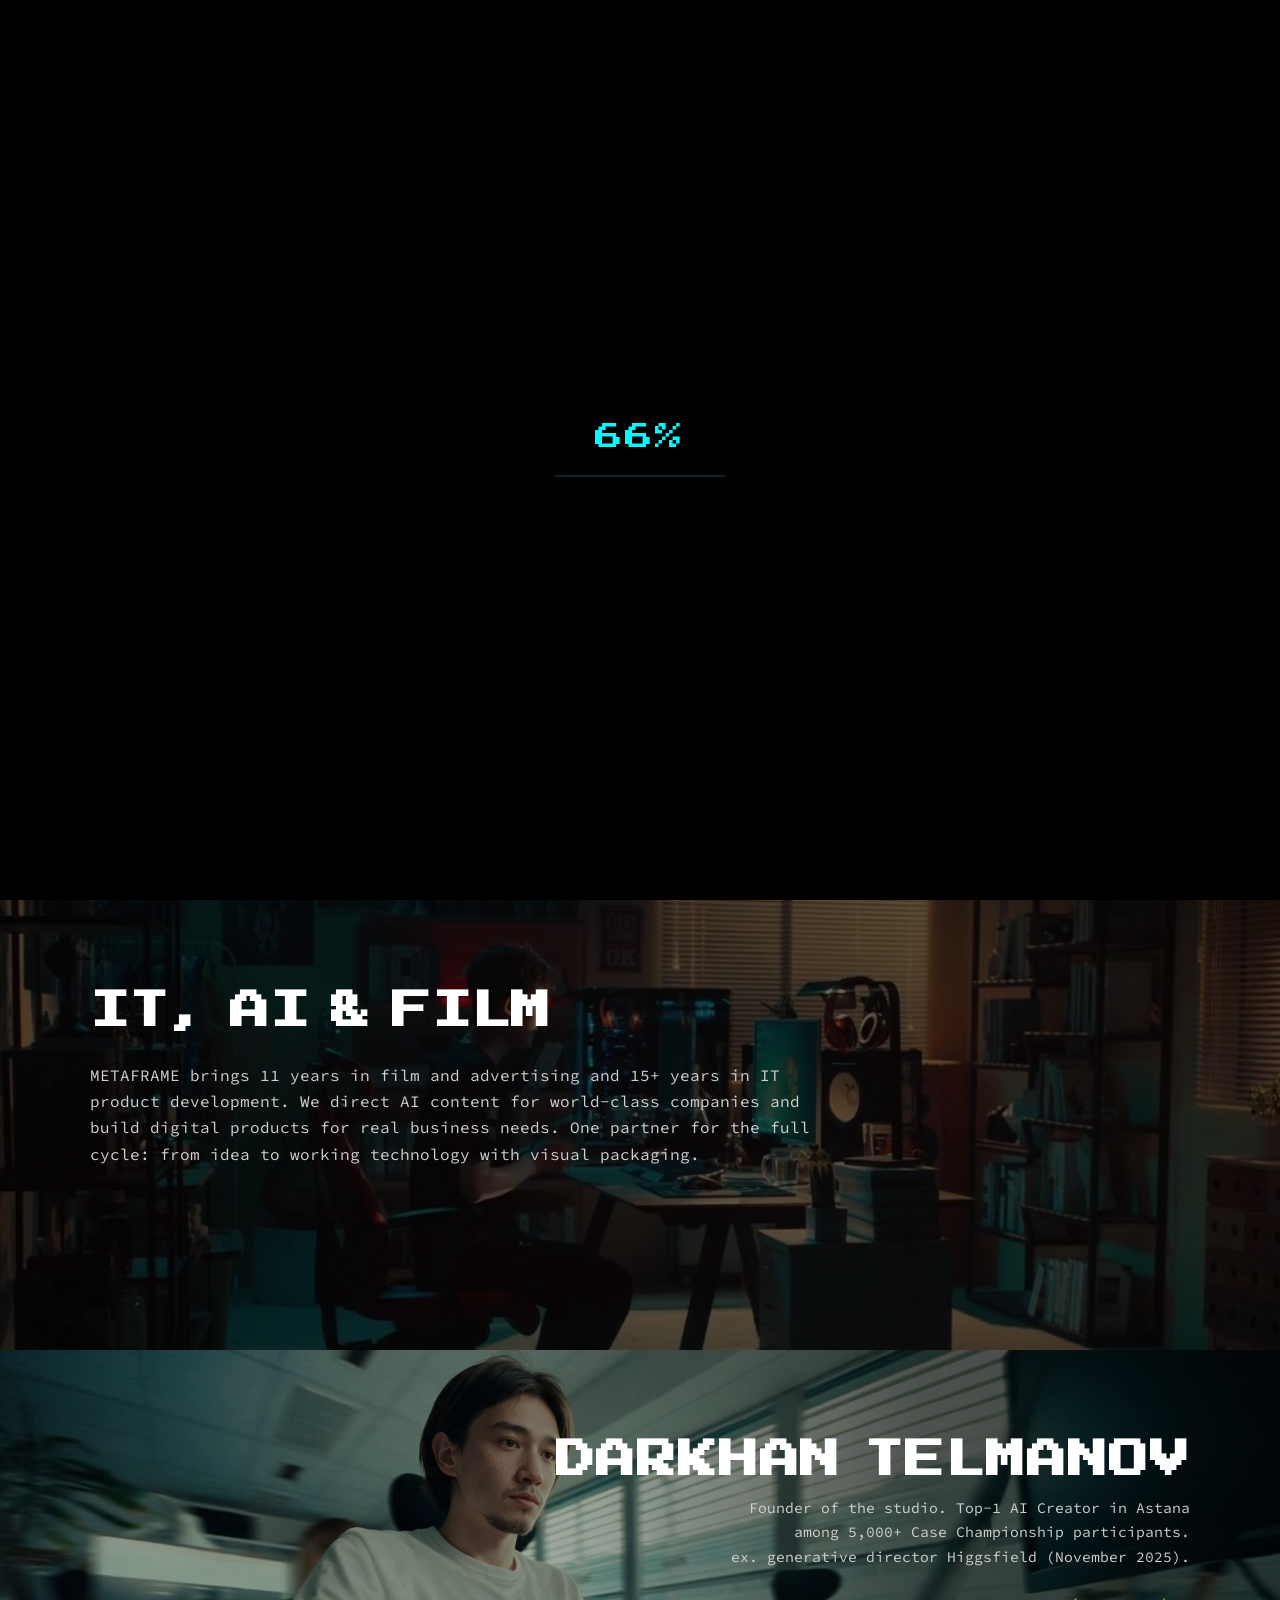
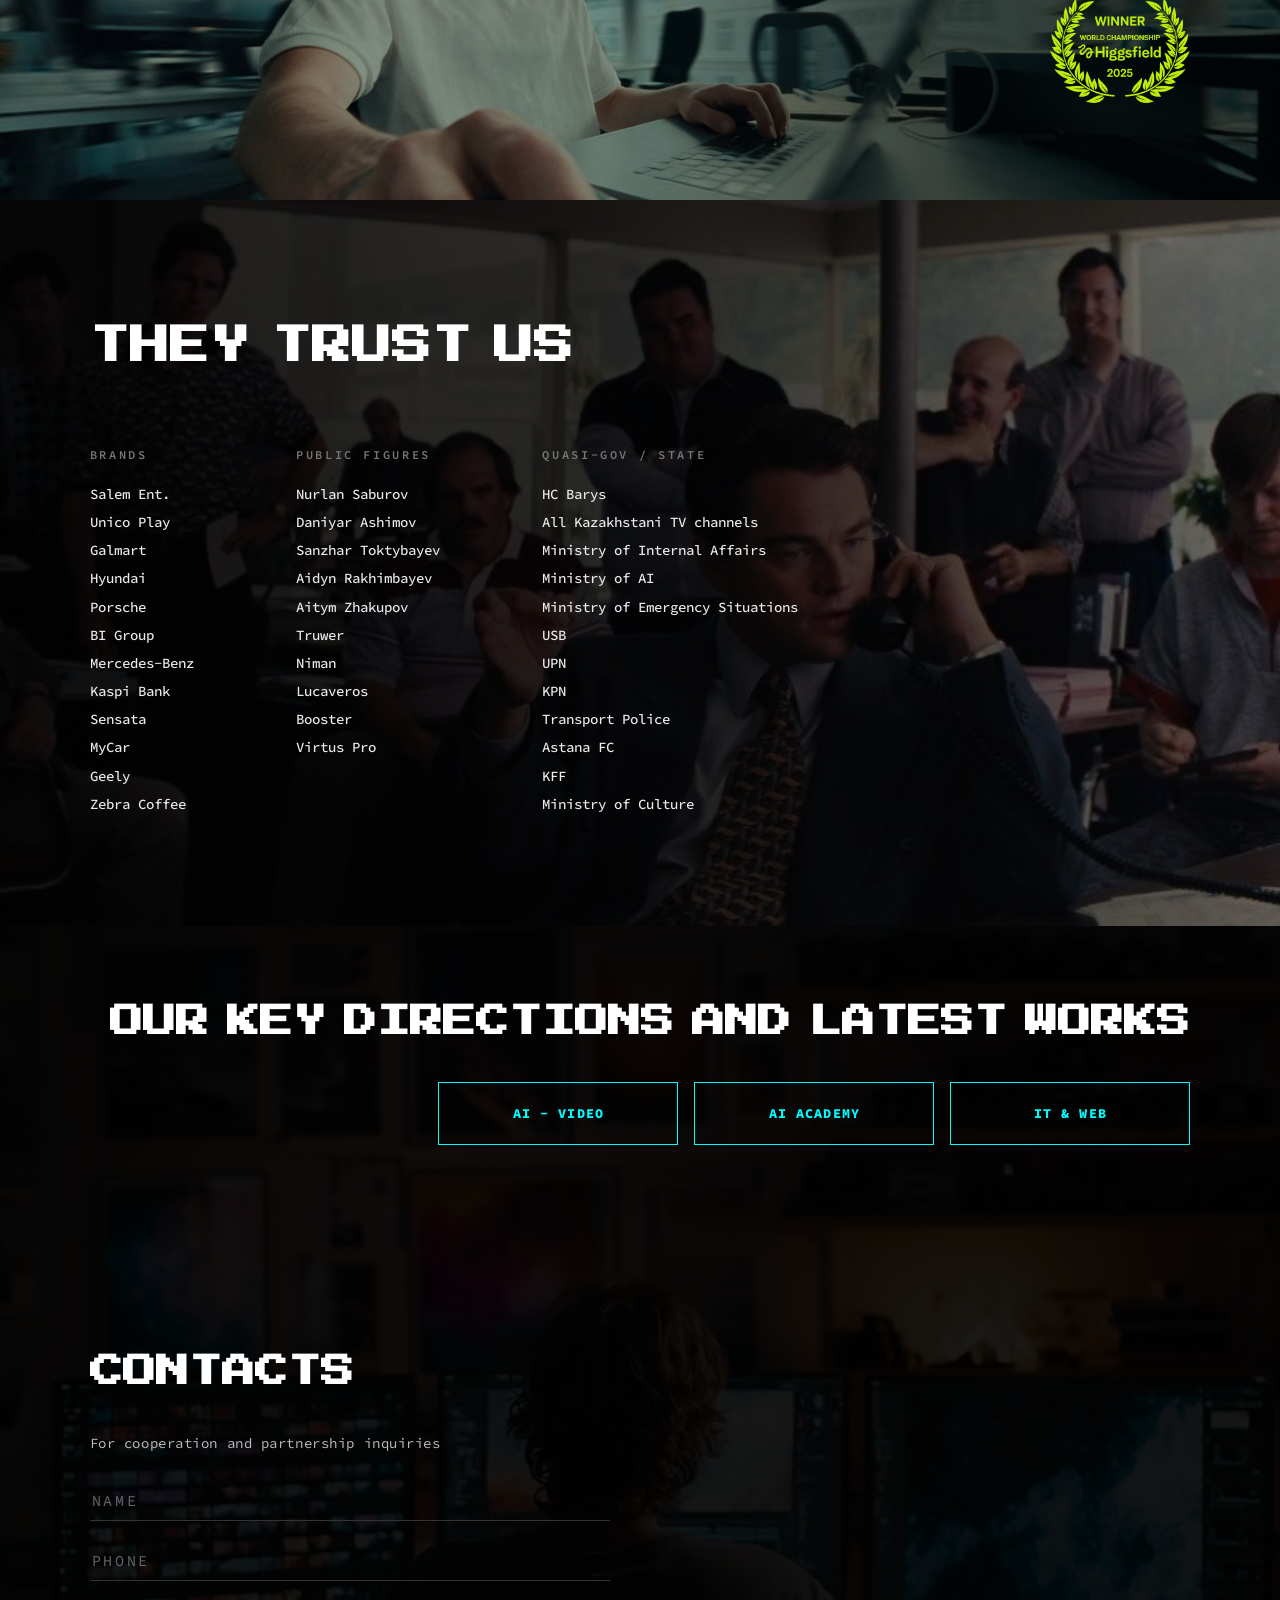
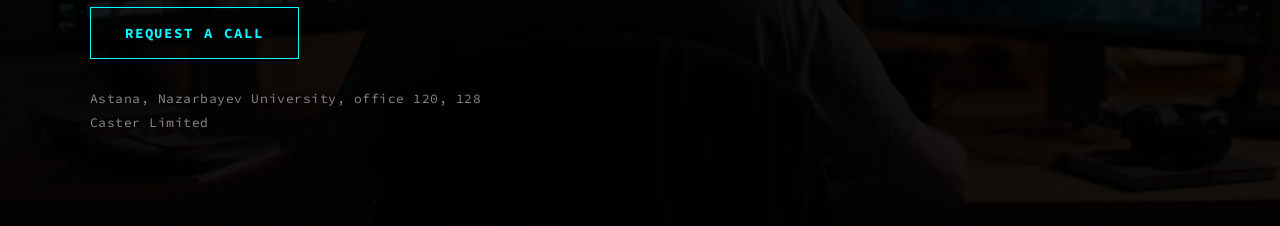
==== commit 8e13cdc1: "Directions bg: darker overlay .9" ====
--- a/index.html
+++ b/index.html
@@ -183,7 +183,7 @@
     padding:8vh 7vw 10vh;
     display:flex; flex-direction:column; justify-content:flex-start;
     background:
-      linear-gradient(rgba(0,0,0,.84), rgba(0,0,0,.84)),
+      linear-gradient(rgba(0,0,0,.9), rgba(0,0,0,.9)),
       url('assets/directions-bg.jpg') center / cover no-repeat #000;
   }
   #directions h2{
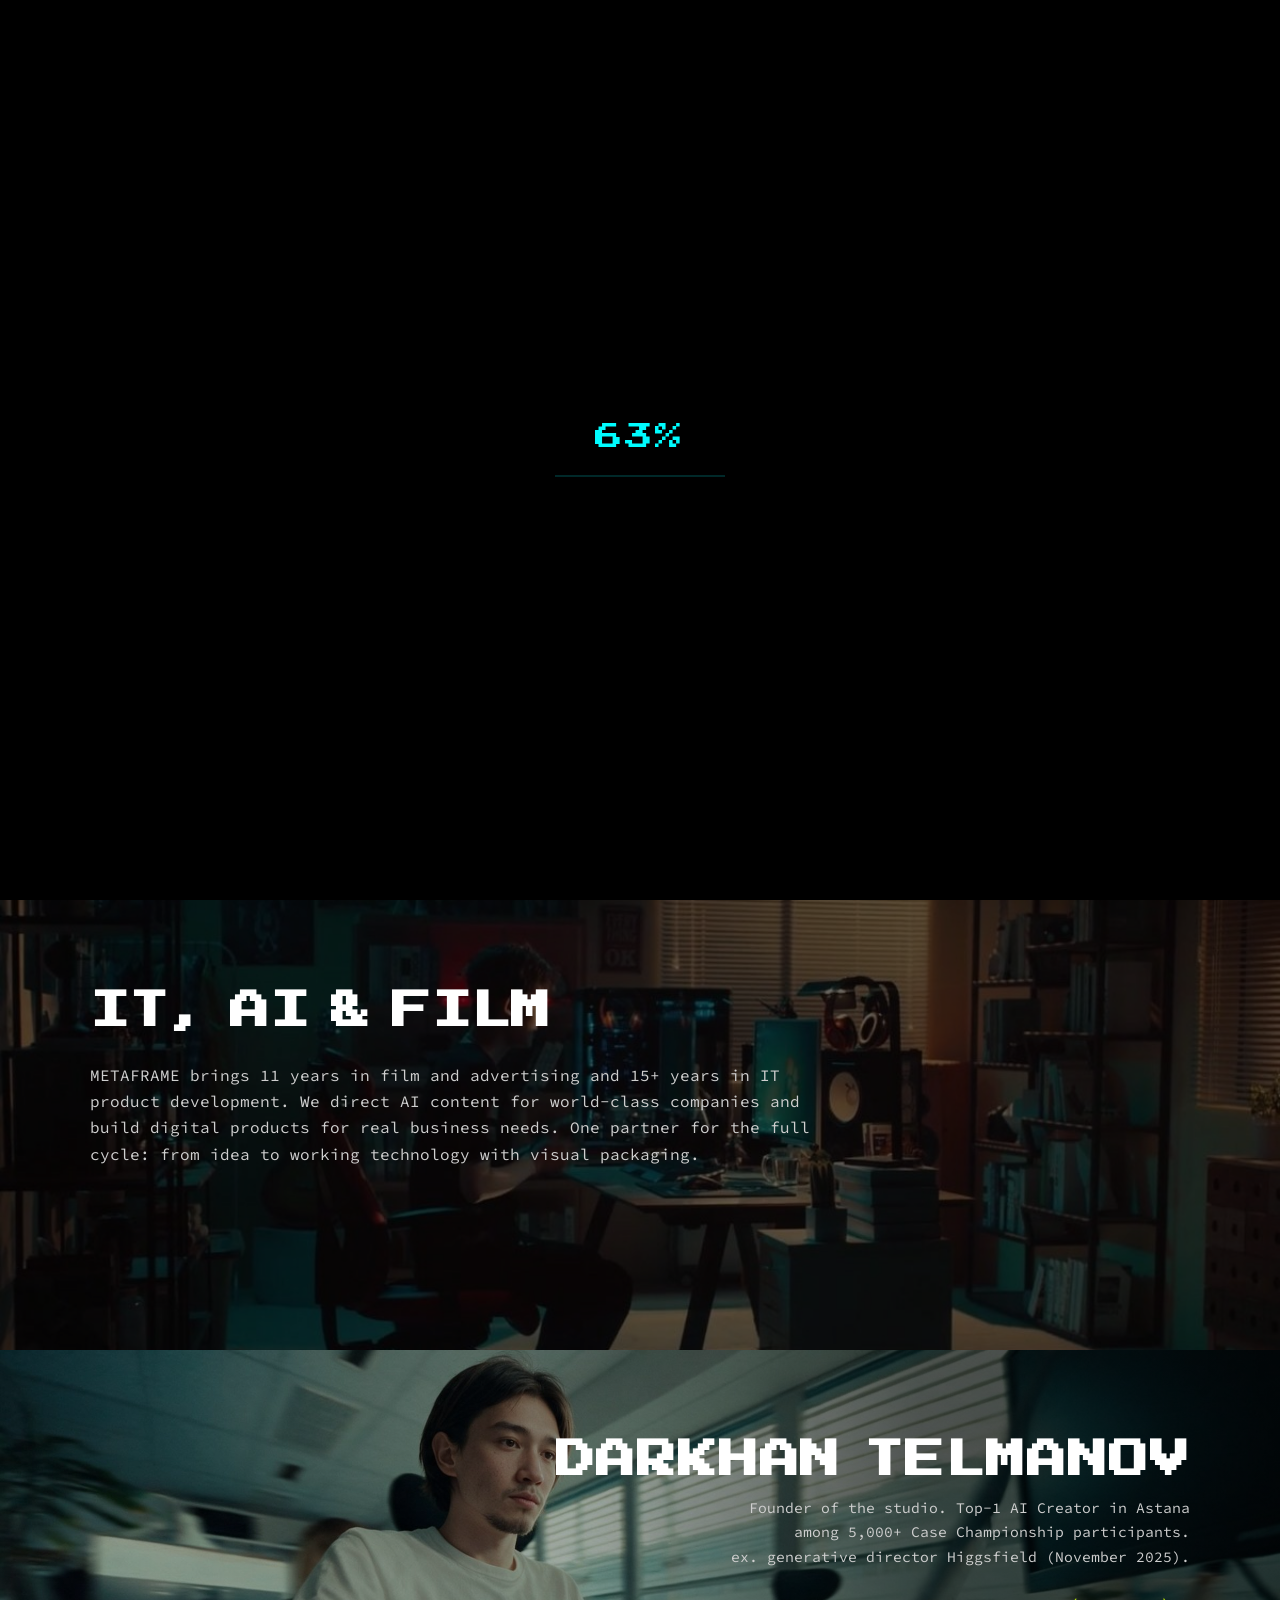
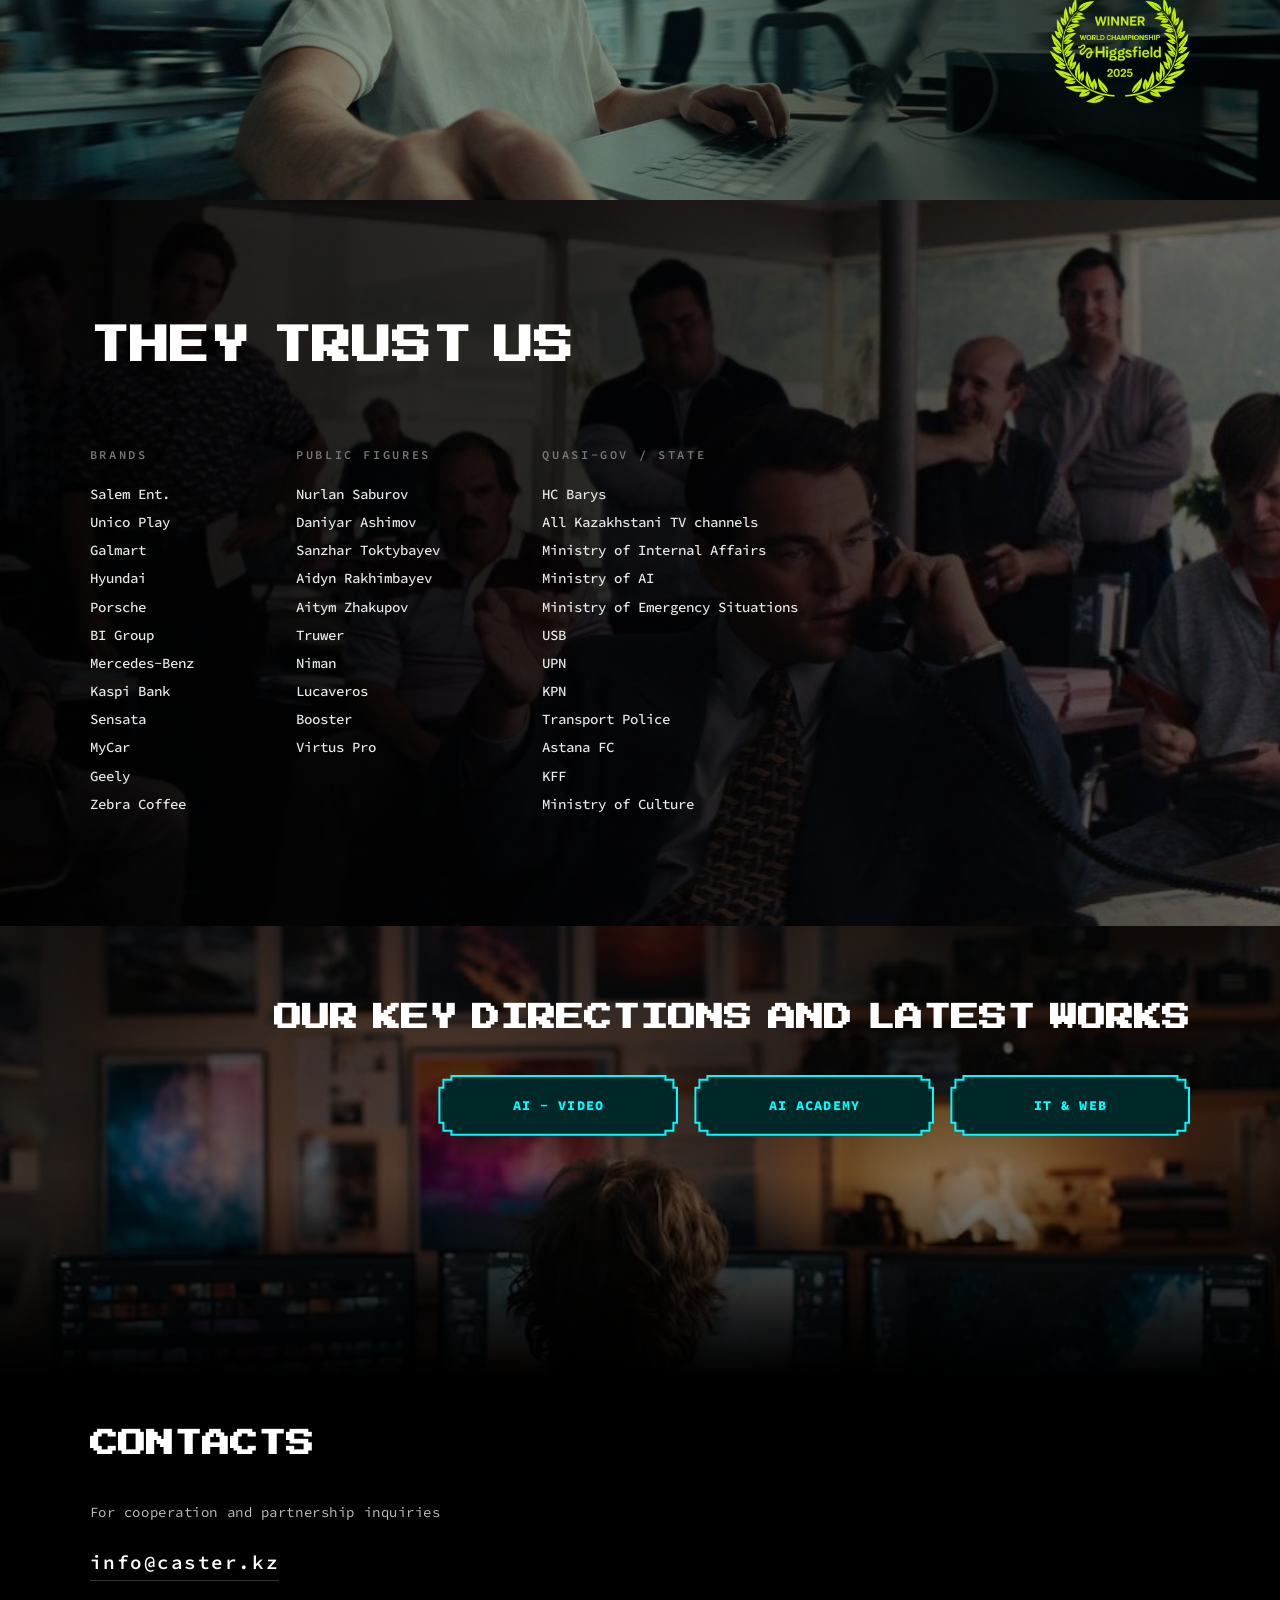
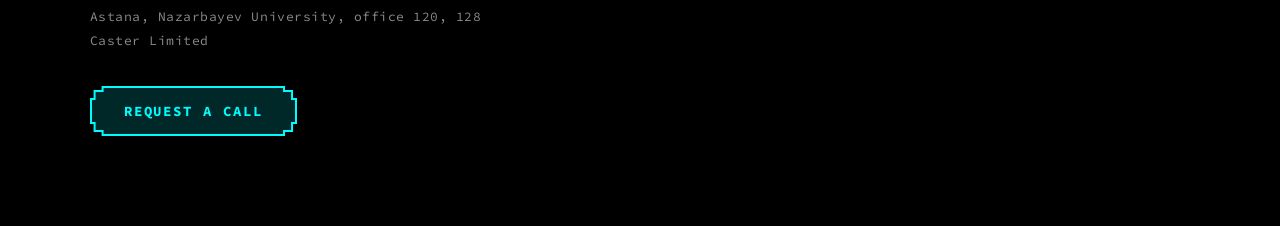
==== commit 3c9b297c: "Направления: фото на полслайда, контакты без формы + модалка, пиксельные кнопки, анкета МК по шагам" ====
--- a/index.html
+++ b/index.html
@@ -10,6 +10,8 @@
   :root{
     --brand: #00FCFF;          /* точный цвет логотипа */
     --ease-expo: cubic-bezier(.83,0,.17,1);
+    /* пиксельно-закруглённые углы (в стиле шрифта) */
+    --px-clip: polygon(0 12px,4px 12px,4px 4px,12px 4px,12px 0,calc(100% - 12px) 0,calc(100% - 12px) 4px,calc(100% - 4px) 4px,calc(100% - 4px) 12px,100% 12px,100% calc(100% - 12px),calc(100% - 4px) calc(100% - 12px),calc(100% - 4px) calc(100% - 4px),calc(100% - 12px) calc(100% - 4px),calc(100% - 12px) 100%,12px 100%,12px calc(100% - 4px),4px calc(100% - 4px),4px calc(100% - 12px),0 calc(100% - 12px));
   }
   *{margin:0;padding:0;box-sizing:border-box}
   html{height:100%; scroll-behavior:smooth}
@@ -182,18 +184,26 @@
     min-height:100vh;
     padding:8vh 7vw 10vh;
     display:flex; flex-direction:column; justify-content:flex-start;
+    position:relative; overflow:hidden;
+    background:#000;
+  }
+  /* фото — только верхняя половина слайда, книзу растворяется в чёрный */
+  #directions::before{
+    content:'';
+    position:absolute; inset:0 0 50% 0; z-index:0;
     background:
-      linear-gradient(rgba(0,0,0,.9), rgba(0,0,0,.9)),
-      url('assets/directions-bg.jpg') center / cover no-repeat #000;
-  }
+      linear-gradient(180deg, rgba(0,0,0,.62) 0%, rgba(0,0,0,.45) 55%, rgba(0,0,0,.85) 85%, #000 100%),
+      url('assets/directions-bg.jpg') center 30% / cover no-repeat;
+  }
+  #directions > *{position:relative; z-index:1}
   #directions h2{
     font-family:'Press Start 2P','Source Code Pro',monospace;
     word-spacing:-.45em;
     font-weight:700; text-transform:uppercase;
-    font-size:clamp(24px, 2.6vw, 46px);
+    font-size:clamp(22px, 2.2vw, 40px);
     line-height:1.45;
     text-align:right;
-    white-space:nowrap;
+    white-space:normal;
     margin:0 0 4vh;
   }
   .label{
@@ -297,16 +307,30 @@
     gap:16px;
     justify-content:end;   /* под правым заголовком */
   }
+  /* пиксельная кнопка: рамка = подложка бренд-цвета, внутренность — ::before */
+  .pxbtn{
+    position:relative; z-index:0;
+    display:flex; align-items:center; justify-content:center;
+    border:none; background:var(--brand);
+    color:var(--brand); text-decoration:none; cursor:pointer;
+    clip-path:var(--px-clip);
+    font-family:'Source Code Pro',monospace;
+    font-weight:800; text-transform:uppercase;
+    transition: color .22s ease;
+  }
+  .pxbtn::before{
+    content:''; position:absolute; inset:2px; z-index:-1;
+    background:rgba(0,0,0,.84);
+    clip-path:var(--px-clip);
+    transition:opacity .22s ease;
+  }
+  .pxbtn:hover{color:#000}
+  .pxbtn:hover::before{opacity:0}
+
   .dirs a{
-    display:flex; align-items:center; justify-content:center;
-    border:1px solid var(--brand);
-    color:var(--brand); text-decoration:none;
     padding:22px 14px;
-    font-weight:800; text-transform:uppercase;
     font-size:clamp(13px, 1.05vw, 16px); letter-spacing:.08em;
-    transition: background .22s ease, color .22s ease;
-  }
-  .dirs a:hover{background:var(--brand); color:#000}
+  }
 
   /* ---------- контакты (слева снизу на слайде направлений) ---------- */
   .contacts{
@@ -322,8 +346,57 @@
     color:#bdbdbd; font-size:14px; letter-spacing:.04em;
     margin-bottom:26px; line-height:1.6;
   }
-  .contacts form{display:flex; flex-direction:column; gap:20px}
-  .contacts input{
+  .contacts .c-mail{
+    display:inline-block;
+    color:#fff; text-decoration:none;
+    font-size:clamp(17px, 1.5vw, 22px); font-weight:600; letter-spacing:.08em;
+    border-bottom:1px solid #333;
+    padding-bottom:6px;
+    transition:border-color .25s, color .25s;
+  }
+  .contacts .c-mail:hover{color:var(--brand); border-color:var(--brand)}
+  .contacts .addr{
+    margin-top:24px;
+    color:#8a8a8a; font-size:13px;
+    line-height:1.9; letter-spacing:.04em;
+  }
+  .contacts .pxbtn{
+    display:inline-flex;
+    margin-top:32px;
+    font-weight:700;
+    font-size:14px; letter-spacing:.14em;
+    padding:16px 34px;
+  }
+
+  /* ---------- модалка «Заказать звонок» ---------- */
+  #cbModal{
+    position:fixed; inset:0; z-index:60;
+    background:rgba(0,0,0,.92);
+    display:none; align-items:center; justify-content:center;
+  }
+  #cbModal.open{display:flex}
+  .cb-box{
+    position:relative; z-index:0;
+    width:min(480px, 92vw);
+    padding:44px 38px 40px;
+    background:var(--brand);
+    clip-path:var(--px-clip);
+    color:#fff;
+  }
+  .cb-box::before{
+    content:''; position:absolute; inset:2px; z-index:-1;
+    background:#060606;
+    clip-path:var(--px-clip);
+  }
+  .cb-box .close{
+    position:absolute; top:16px; right:22px;
+    font-family:'Source Code Pro',monospace;
+    font-size:30px; line-height:1;
+    color:#8a8a8a; cursor:pointer; transition:color .2s;
+  }
+  .cb-box .close:hover{color:#fff}
+  #cbForm{display:flex; flex-direction:column; gap:20px; margin-top:6px}
+  #cbForm input{
     background:transparent; border:none;
     border-bottom:1px solid #333;
     color:#fff;
@@ -333,26 +406,12 @@
     outline:none;
     transition:border-color .25s;
   }
-  .contacts input::placeholder{color:#666; letter-spacing:.18em}
-  .contacts input:focus{border-color:var(--brand)}
-  .contacts button{
-    align-self:flex-start;
-    margin-top:6px;
-    background:transparent;
-    border:1px solid var(--brand);
-    color:var(--brand);
-    font-family:'Source Code Pro',monospace;
-    font-weight:700; text-transform:uppercase;
-    font-size:14px; letter-spacing:.14em;
+  #cbForm input::placeholder{color:#666; letter-spacing:.18em}
+  #cbForm input:focus{border-color:var(--brand)}
+  #cbForm .pxbtn{
+    align-self:flex-start; margin-top:10px;
+    font-weight:700; font-size:14px; letter-spacing:.14em;
     padding:16px 34px;
-    cursor:pointer;
-    transition:background .22s, color .22s;
-  }
-  .contacts button:hover{background:var(--brand); color:#000}
-  .contacts .addr{
-    margin-top:28px;
-    color:#8a8a8a; font-size:13px;
-    line-height:1.9; letter-spacing:.04em;
   }
   @media (max-width:820px){
     /* Бренды и Личности рядом, Квази/Гос переносится вниз */
@@ -394,7 +453,7 @@
       display:flex; flex-direction:column; justify-content:center;
       padding-top:0;
     }
-    .contacts button{align-self:flex-start; width:auto}
+    .contacts .pxbtn{align-self:flex-start; width:auto}
     /* кадр партнёров: держим ДиКаприо в центре */
     #partners{background-position:0 0, 58% 28%}
     /* направления: заголовок и кнопки по центру */
@@ -462,22 +521,32 @@
 <section id="directions">
   <h2 data-i18n="dirs_h2">Наши ключевые направления и&nbsp;крайние работы</h2>
   <div class="dirs">
-    <a href="ai-video.html">AI - Video</a>
-    <a href="ai-academy.html">AI Academy</a>
-    <a href="it-web.html">IT &amp; Web</a>
+    <a class="pxbtn" href="ai-video.html">AI - Video</a>
+    <a class="pxbtn" href="ai-academy.html">AI Academy</a>
+    <a class="pxbtn" href="it-web.html">IT &amp; Web</a>
   </div>
 
   <div class="contacts">
     <h2 data-i18n="c_h2">Контакты</h2>
     <p class="note" data-i18n="c_note">По вопросам сотрудничества и партнёрств</p>
+    <a class="c-mail" href="mailto:info@caster.kz">info@caster.kz</a>
+    <p class="addr" data-i18n="c_addr">г. Астана, Nazarbayev University, офис 120, 128<br>ЧК «Caster Limited»</p>
+    <button class="pxbtn" id="cbOpen" type="button" data-i18n="c_btn">Заказать звонок</button>
+  </div>
+</section>
+
+<!-- модалка обратного звонка -->
+<div id="cbModal">
+  <div class="cb-box">
+    <span class="close" id="cbClose">&times;</span>
+    <p class="label" style="margin-bottom:22px" data-i18n="c_btn">Заказать звонок</p>
     <form id="cbForm">
       <input type="text" id="cbName" data-i18n-ph="c_name" placeholder="ИМЯ" required>
       <input type="tel" id="cbPhone" data-i18n-ph="c_phone" placeholder="ТЕЛЕФОН" required>
-      <button type="submit" data-i18n="c_btn">Заказать звонок</button>
+      <button class="pxbtn" type="submit" data-i18n="c_send">Отправить</button>
     </form>
-    <p class="addr" data-i18n="c_addr">г. Астана, Nazarbayev University, офис 120, 128<br>ЧК «Caster Limited»</p>
   </div>
-</section>
+</div>
 
 <script>
 (function(){
@@ -623,7 +692,7 @@
     dirs_h2:"Our key directions and latest works",
     c_h2:"Contacts",
     c_note:"For cooperation and partnership inquiries",
-    c_name:"NAME", c_phone:"PHONE", c_btn:"Request a call",
+    c_name:"NAME", c_phone:"PHONE", c_btn:"Request a call", c_send:"Send",
     c_addr:"Astana, Nazarbayev University, office 120, 128<br>Caster Limited"
   },
   es: {
@@ -638,7 +707,7 @@
     dirs_h2:"Nuestras direcciones clave y trabajos recientes",
     c_h2:"Contactos",
     c_note:"Para cooperación y alianzas",
-    c_name:"NOMBRE", c_phone:"TELÉFONO", c_btn:"Solicitar llamada",
+    c_name:"NOMBRE", c_phone:"TELÉFONO", c_btn:"Solicitar llamada", c_send:"Enviar",
     c_addr:"Astaná, Nazarbayev University, oficinas 120 y 128<br>Caster Limited"
   },
   kk: {
@@ -653,7 +722,7 @@
     dirs_h2:"Негізгі бағыттарымыз және соңғы жұмыстар",
     c_h2:"Байланыс",
     c_note:"Ынтымақтастық және серіктестік сұрақтары бойынша",
-    c_name:"АТЫ", c_phone:"ТЕЛЕФОН", c_btn:"Қоңырауға тапсырыс",
+    c_name:"АТЫ", c_phone:"ТЕЛЕФОН", c_btn:"Қоңырауға тапсырыс", c_send:"Жіберу",
     c_addr:"Астана қ., Nazarbayev University, 120, 128 кеңсе<br>«Caster Limited»"
   }};
   const l2 = (navigator.language || 'ru').slice(0,2).toLowerCase();
@@ -676,11 +745,18 @@
   document.getElementById('award').addEventListener('click', ()=> lb.classList.add('open'));
   document.getElementById('lbClose').addEventListener('click', ()=> lb.classList.remove('open'));
   lb.addEventListener('click', e=>{ if(e.target === lb) lb.classList.remove('open'); });
-  addEventListener('keydown', e=>{ if(e.key === 'Escape') lb.classList.remove('open'); });
+
+  /* модалка «Заказать звонок» */
+  const cbM = document.getElementById('cbModal');
+  document.getElementById('cbOpen').addEventListener('click', ()=> cbM.classList.add('open'));
+  document.getElementById('cbClose').addEventListener('click', ()=> cbM.classList.remove('open'));
+  cbM.addEventListener('click', e=>{ if(e.target === cbM) cbM.classList.remove('open'); });
+  addEventListener('keydown', e=>{ if(e.key === 'Escape'){ lb.classList.remove('open'); cbM.classList.remove('open'); } });
 
   /* заявка на обратный звонок — открывает письмо с данными */
   document.getElementById('cbForm').addEventListener('submit', e=>{
     e.preventDefault();
+    cbM.classList.remove('open');
     const name  = document.getElementById('cbName').value.trim();
     const phone = document.getElementById('cbPhone').value.trim();
     location.href = 'mailto:info@caster.kz'
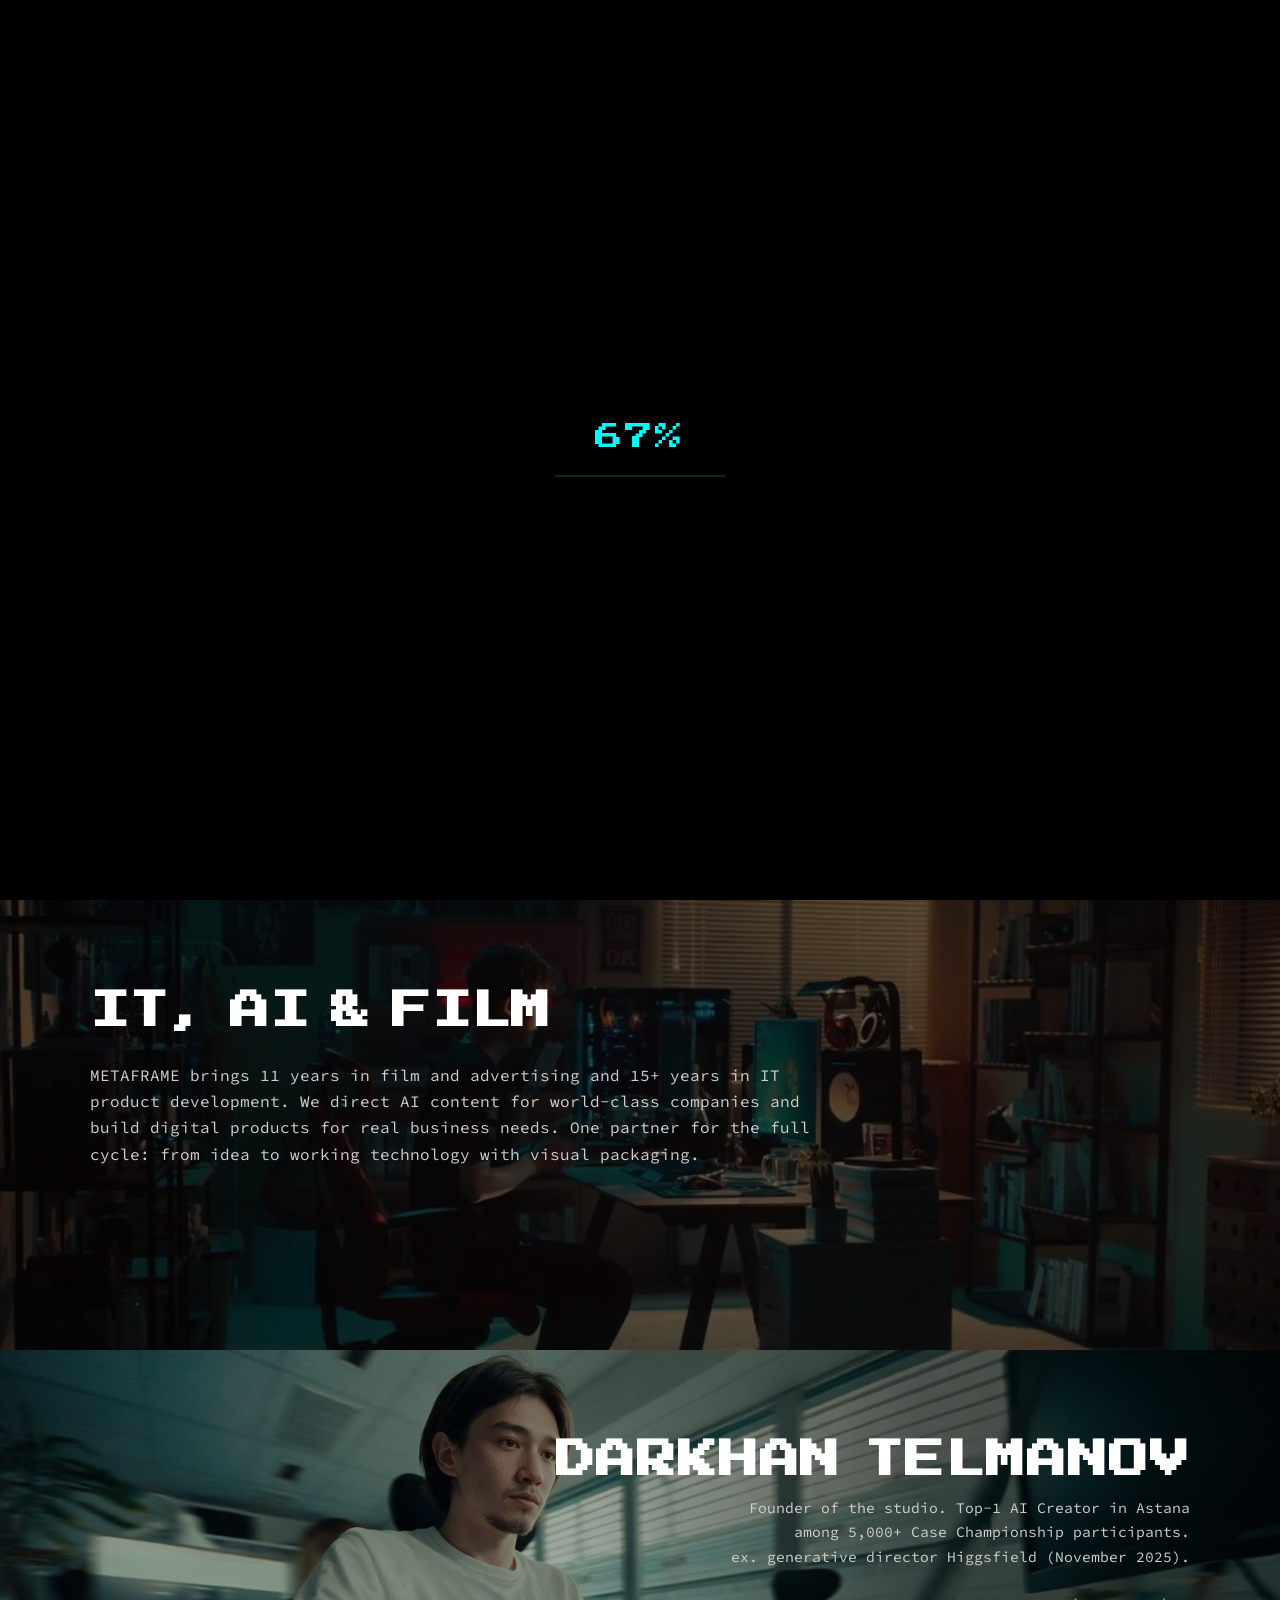
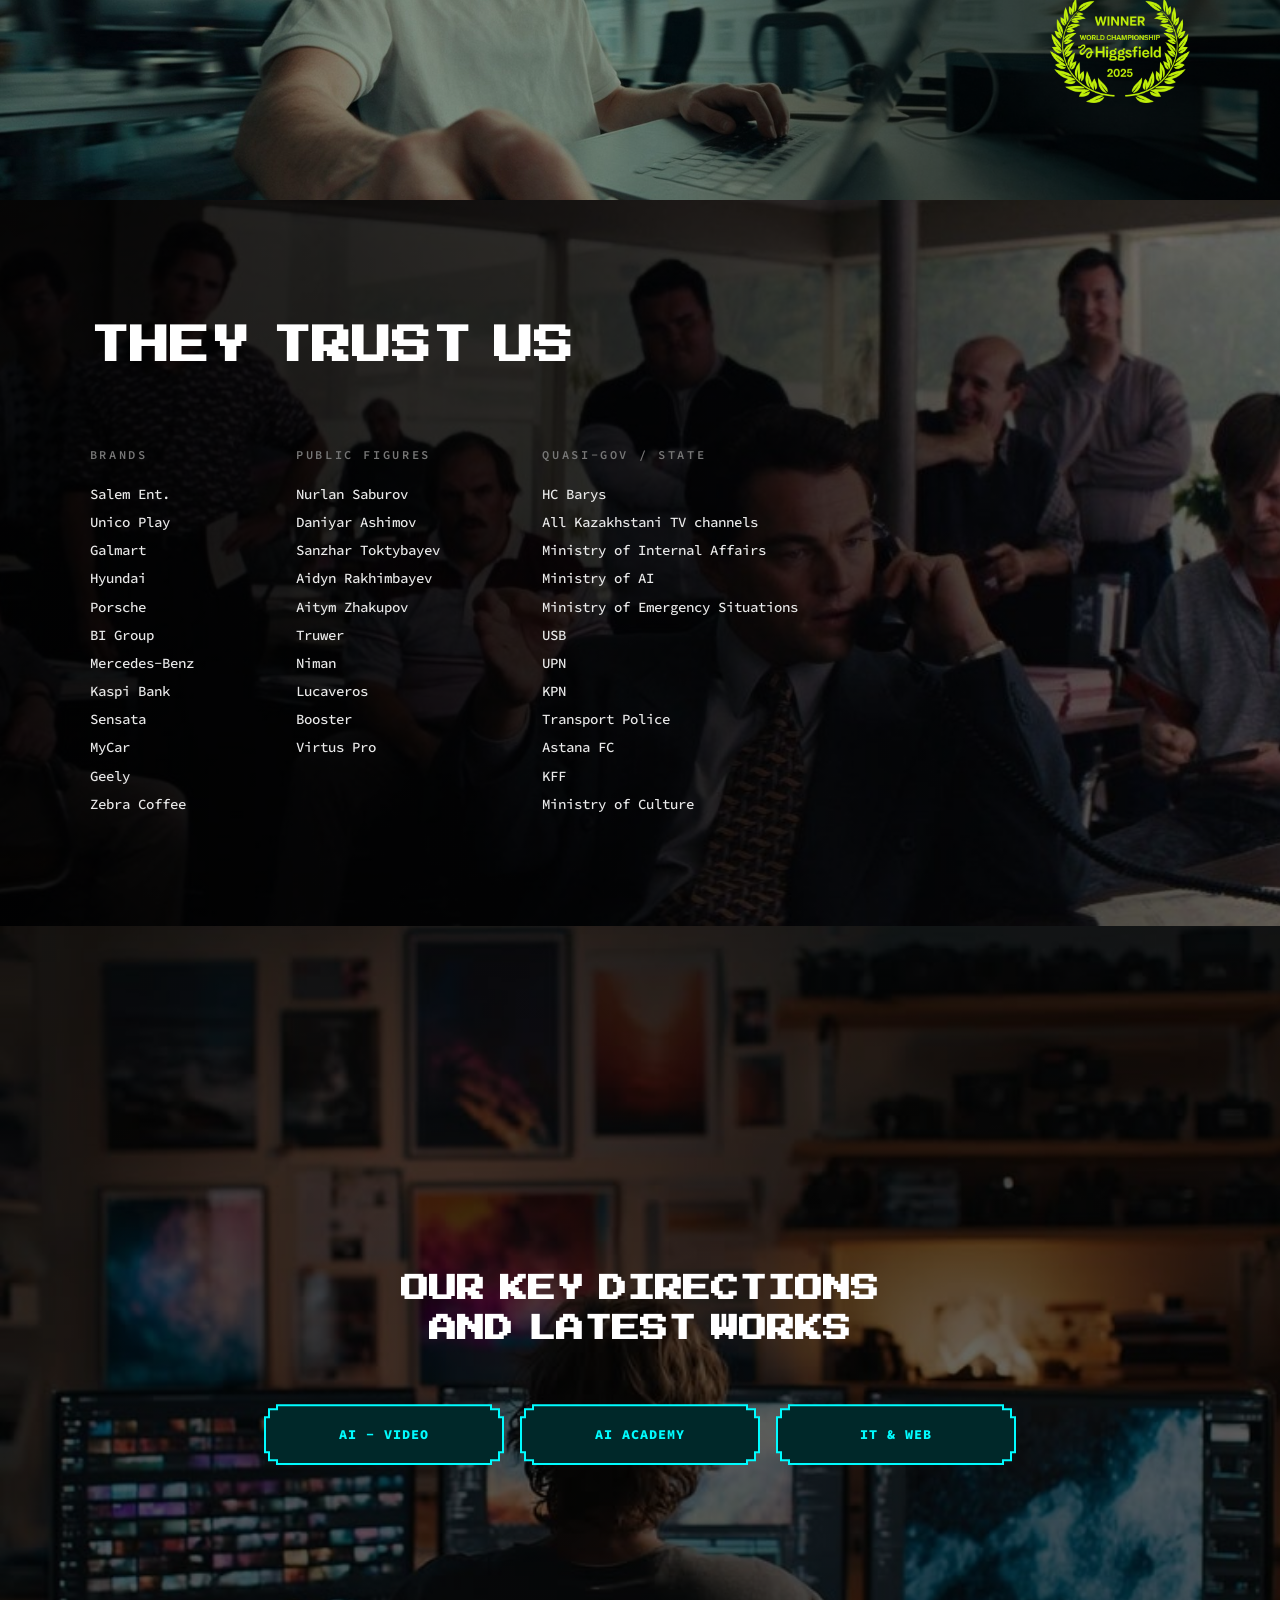
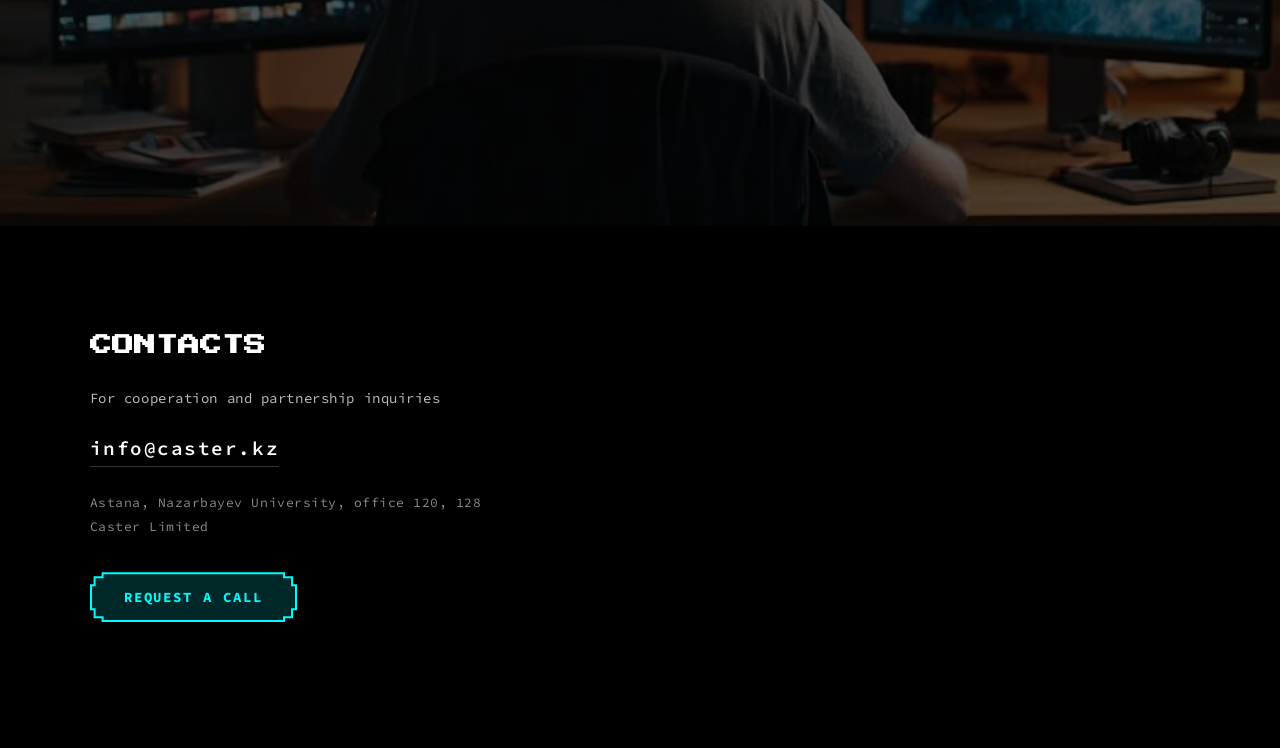
==== commit 90e69f85: "Направления: фото на весь слайд, всё по центру, контакты отдельным блоком" ====
--- a/index.html
+++ b/index.html
@@ -183,16 +183,16 @@
     color:#fff;
     min-height:100vh;
     padding:8vh 7vw 10vh;
-    display:flex; flex-direction:column; justify-content:flex-start;
+    display:flex; flex-direction:column; justify-content:center;
     position:relative; overflow:hidden;
     background:#000;
   }
-  /* фото — только верхняя половина слайда, книзу растворяется в чёрный */
+  /* фото — на весь слайд */
   #directions::before{
     content:'';
-    position:absolute; inset:0 0 50% 0; z-index:0;
+    position:absolute; inset:0; z-index:0;
     background:
-      linear-gradient(180deg, rgba(0,0,0,.62) 0%, rgba(0,0,0,.45) 55%, rgba(0,0,0,.85) 85%, #000 100%),
+      linear-gradient(rgba(0,0,0,.6), rgba(0,0,0,.6)),
       url('assets/directions-bg.jpg') center 30% / cover no-repeat;
   }
   #directions > *{position:relative; z-index:1}
@@ -202,9 +202,9 @@
     font-weight:700; text-transform:uppercase;
     font-size:clamp(22px, 2.2vw, 40px);
     line-height:1.45;
-    text-align:right;
+    text-align:center;
     white-space:normal;
-    margin:0 0 4vh;
+    margin:0 0 6vh;
   }
   .label{
     font-family:'Source Code Pro', monospace;
@@ -305,7 +305,7 @@
   .dirs{
     display:grid; grid-template-columns:repeat(3, minmax(170px, 240px));
     gap:16px;
-    justify-content:end;   /* под правым заголовком */
+    justify-content:center;
   }
   /* пиксельная кнопка: рамка = подложка бренд-цвета, внутренность — ::before */
   .pxbtn{
@@ -332,15 +332,18 @@
     font-size:clamp(13px, 1.05vw, 16px); letter-spacing:.08em;
   }
 
-  /* ---------- контакты (слева снизу на слайде направлений) ---------- */
-  .contacts{
-    margin-top:auto;
-    max-width:520px;
-    padding-top:10vh;
-  }
-  #directions .contacts h2{
-    text-align:left; white-space:normal;
-    margin:0 0 4vh;
+  /* ---------- контакты: отдельный компактный блок ---------- */
+  #contactsSec{
+    background:#000; color:#fff;
+    padding:12vh 7vw 14vh;
+  }
+  .contacts{max-width:520px}
+  #contactsSec h2{
+    font-family:'Press Start 2P','Source Code Pro',monospace;
+    word-spacing:-.45em;
+    font-weight:700; text-transform:uppercase;
+    font-size:clamp(18px, 1.7vw, 30px);
+    margin:0 0 3.5vh;
   }
   .contacts .note{
     color:#bdbdbd; font-size:14px; letter-spacing:.04em;
@@ -444,16 +447,6 @@
       min-height:100vh; min-height:100svh;
       display:flex; flex-direction:column; justify-content:center;
     }
-    #directions{
-      min-height:200vh; min-height:200svh;      /* слайд направлений + слайд контактов */
-    }
-    .contacts{
-      min-height:100vh; min-height:100svh;
-      margin-top:auto; max-width:520px;
-      display:flex; flex-direction:column; justify-content:center;
-      padding-top:0;
-    }
-    .contacts .pxbtn{align-self:flex-start; width:auto}
     /* кадр партнёров: держим ДиКаприо в центре */
     #partners{background-position:0 0, 58% 28%}
     /* направления: заголовок и кнопки по центру */
@@ -519,13 +512,15 @@
 </section>
 
 <section id="directions">
-  <h2 data-i18n="dirs_h2">Наши ключевые направления и&nbsp;крайние работы</h2>
+  <h2 data-i18n="dirs_h2">Наши ключевые направления<br>и&nbsp;крайние работы</h2>
   <div class="dirs">
     <a class="pxbtn" href="ai-video.html">AI - Video</a>
     <a class="pxbtn" href="ai-academy.html">AI Academy</a>
     <a class="pxbtn" href="it-web.html">IT &amp; Web</a>
   </div>
-
+</section>
+
+<section id="contactsSec">
   <div class="contacts">
     <h2 data-i18n="c_h2">Контакты</h2>
     <p class="note" data-i18n="c_note">По вопросам сотрудничества и партнёрств</p>
@@ -689,7 +684,7 @@
     col_brands:"<h3>Brands</h3><li>Salem Ent.</li><li>Unico Play</li><li>Galmart</li><li>Hyundai</li><li>Porsche</li><li>BI Group</li><li>Mercedes-Benz</li><li>Kaspi Bank</li><li>Sensata</li><li>MyCar</li><li>Geely</li><li>Zebra Coffee</li>",
     col_persons:"<h3>Public figures</h3><li>Nurlan Saburov</li><li>Daniyar Ashimov</li><li>Sanzhar Toktybayev</li><li>Aidyn Rakhimbayev</li><li>Aitym Zhakupov</li><li>Truwer</li><li>Niman</li><li>Lucaveros</li><li>Booster</li><li>Virtus Pro</li>",
     col_gov:"<h3>Quasi-gov / State</h3><li>HC Barys</li><li>All Kazakhstani TV channels</li><li>Ministry of Internal Affairs</li><li>Ministry of AI</li><li>Ministry of Emergency Situations</li><li>USB</li><li>UPN</li><li>KPN</li><li>Transport Police</li><li>Astana FC</li><li>KFF</li><li>Ministry of Culture</li>",
-    dirs_h2:"Our key directions and latest works",
+    dirs_h2:"Our key directions<br>and latest works",
     c_h2:"Contacts",
     c_note:"For cooperation and partnership inquiries",
     c_name:"NAME", c_phone:"PHONE", c_btn:"Request a call", c_send:"Send",
@@ -704,7 +699,7 @@
     col_brands:"<h3>Marcas</h3><li>Salem Ent.</li><li>Unico Play</li><li>Galmart</li><li>Hyundai</li><li>Porsche</li><li>BI Group</li><li>Mercedes-Benz</li><li>Kaspi Bank</li><li>Sensata</li><li>MyCar</li><li>Geely</li><li>Zebra Coffee</li>",
     col_persons:"<h3>Personalidades</h3><li>Nurlan Saburov</li><li>Daniyar Ashimov</li><li>Sanzhar Toktybayev</li><li>Aidyn Rakhimbayev</li><li>Aitym Zhakupov</li><li>Truwer</li><li>Niman</li><li>Lucaveros</li><li>Booster</li><li>Virtus Pro</li>",
     col_gov:"<h3>Cuasi-estatal / Gobierno</h3><li>HC Barys</li><li>Todos los canales de TV de Kazajistán</li><li>Ministerio del Interior</li><li>Ministerio de IA</li><li>Ministerio de Emergencias</li><li>USB</li><li>UPN</li><li>KPN</li><li>Policía de transporte</li><li>Astana FC</li><li>KFF</li><li>Ministerio de Cultura</li>",
-    dirs_h2:"Nuestras direcciones clave y trabajos recientes",
+    dirs_h2:"Nuestras direcciones clave<br>y trabajos recientes",
     c_h2:"Contactos",
     c_note:"Para cooperación y alianzas",
     c_name:"NOMBRE", c_phone:"TELÉFONO", c_btn:"Solicitar llamada", c_send:"Enviar",
@@ -719,7 +714,7 @@
     col_brands:"<h3>Брендтер</h3><li>Salem Ent.</li><li>Unico Play</li><li>Galmart</li><li>Hyundai</li><li>Porsche</li><li>BI Group</li><li>Mercedes-Benz</li><li>Kaspi Bank</li><li>Sensata</li><li>MyCar</li><li>Geely</li><li>Zebra Coffee</li>",
     col_persons:"<h3>Тұлғалар</h3><li>Нұрлан Сабұров</li><li>Данияр Әшімов</li><li>Санжар Тоқтыбаев</li><li>Айдын Рахимбаев</li><li>Айтым Жақыпов</li><li>Truwer</li><li>Niman</li><li>Lucaveros</li><li>Бустер</li><li>Virtus Pro</li>",
     col_gov:"<h3>Квази / Мем</h3><li>«Барыс» ХК</li><li>Қазақстанның барлық телеарналары</li><li>ІІМ</li><li>ЖИ министрлігі</li><li>ТЖМ</li><li>УСБ</li><li>УПН</li><li>КПН</li><li>Көлік полициясы</li><li>«Астана» ФК</li><li>ҚФФ</li><li>Мәдениет министрлігі</li>",
-    dirs_h2:"Негізгі бағыттарымыз және соңғы жұмыстар",
+    dirs_h2:"Негізгі бағыттарымыз<br>және соңғы жұмыстар",
     c_h2:"Байланыс",
     c_note:"Ынтымақтастық және серіктестік сұрақтары бойынша",
     c_name:"АТЫ", c_phone:"ТЕЛЕФОН", c_btn:"Қоңырауға тапсырыс", c_send:"Жіберу",
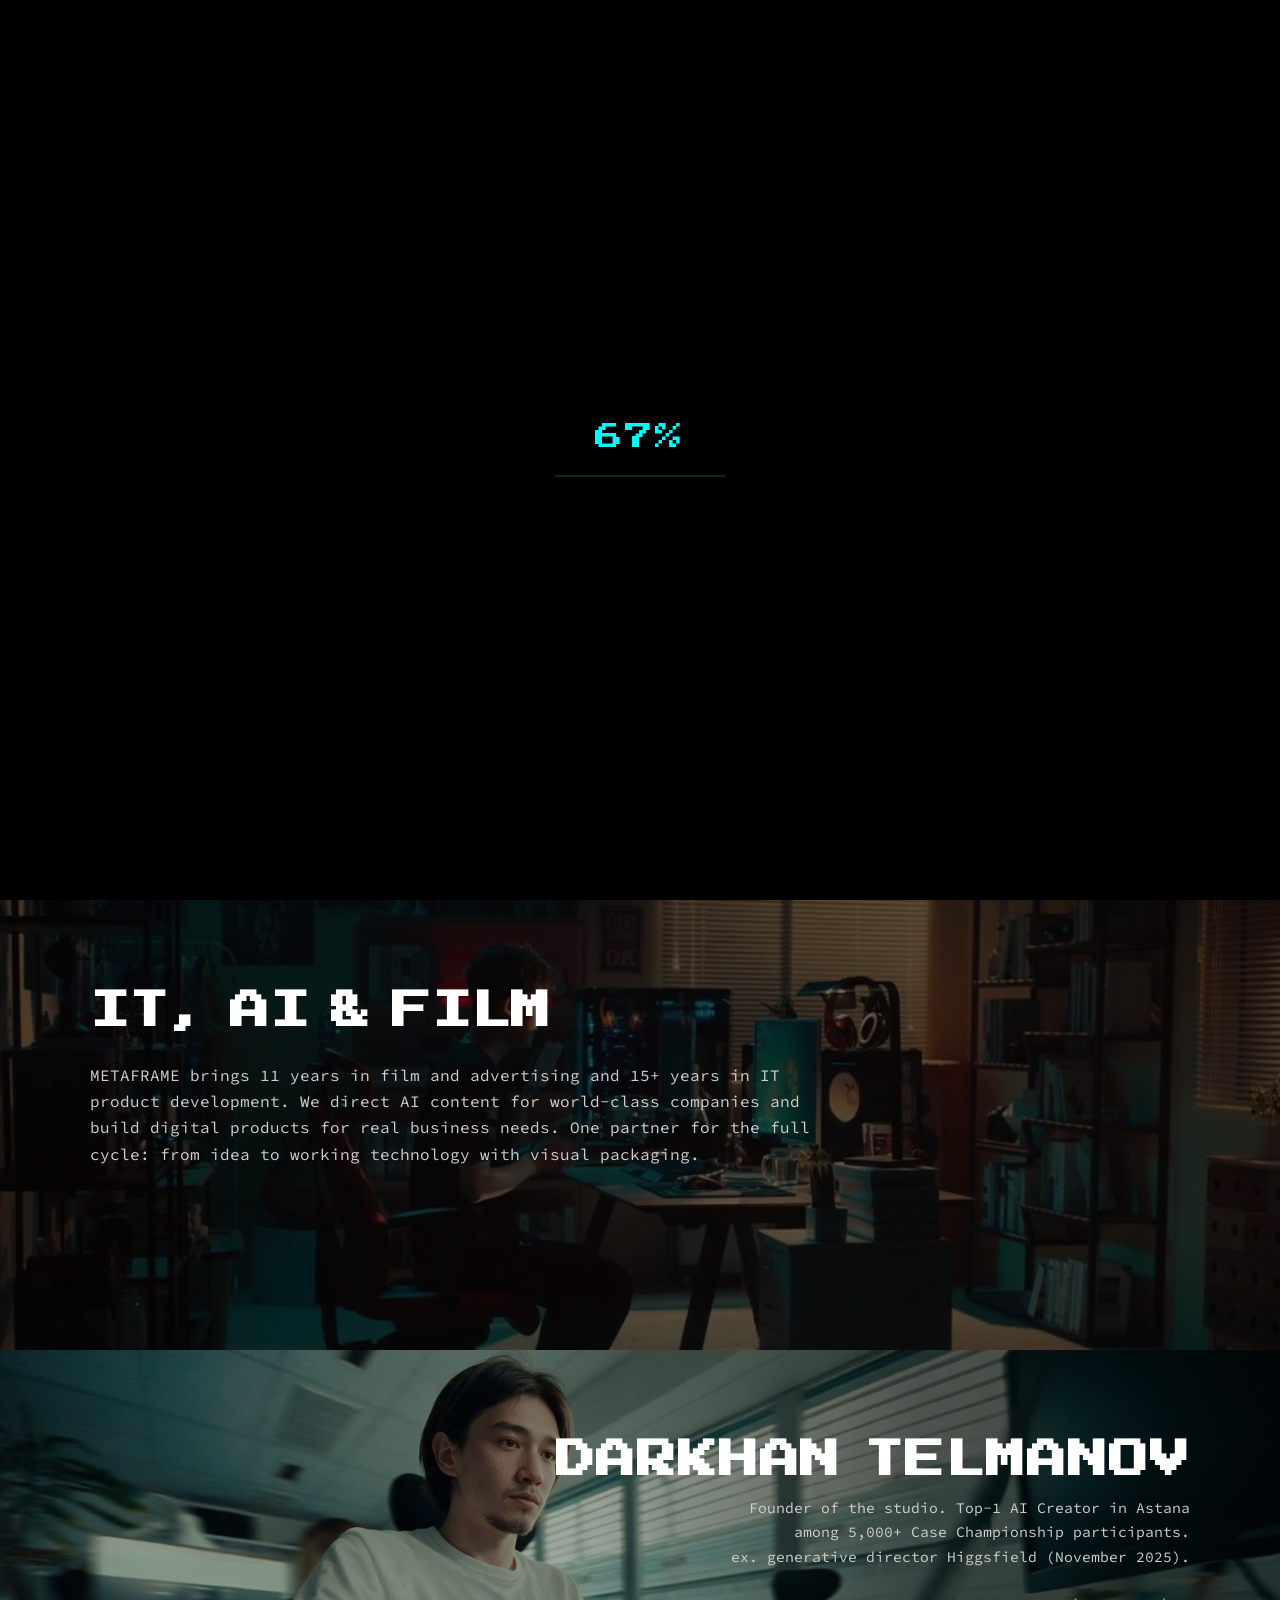
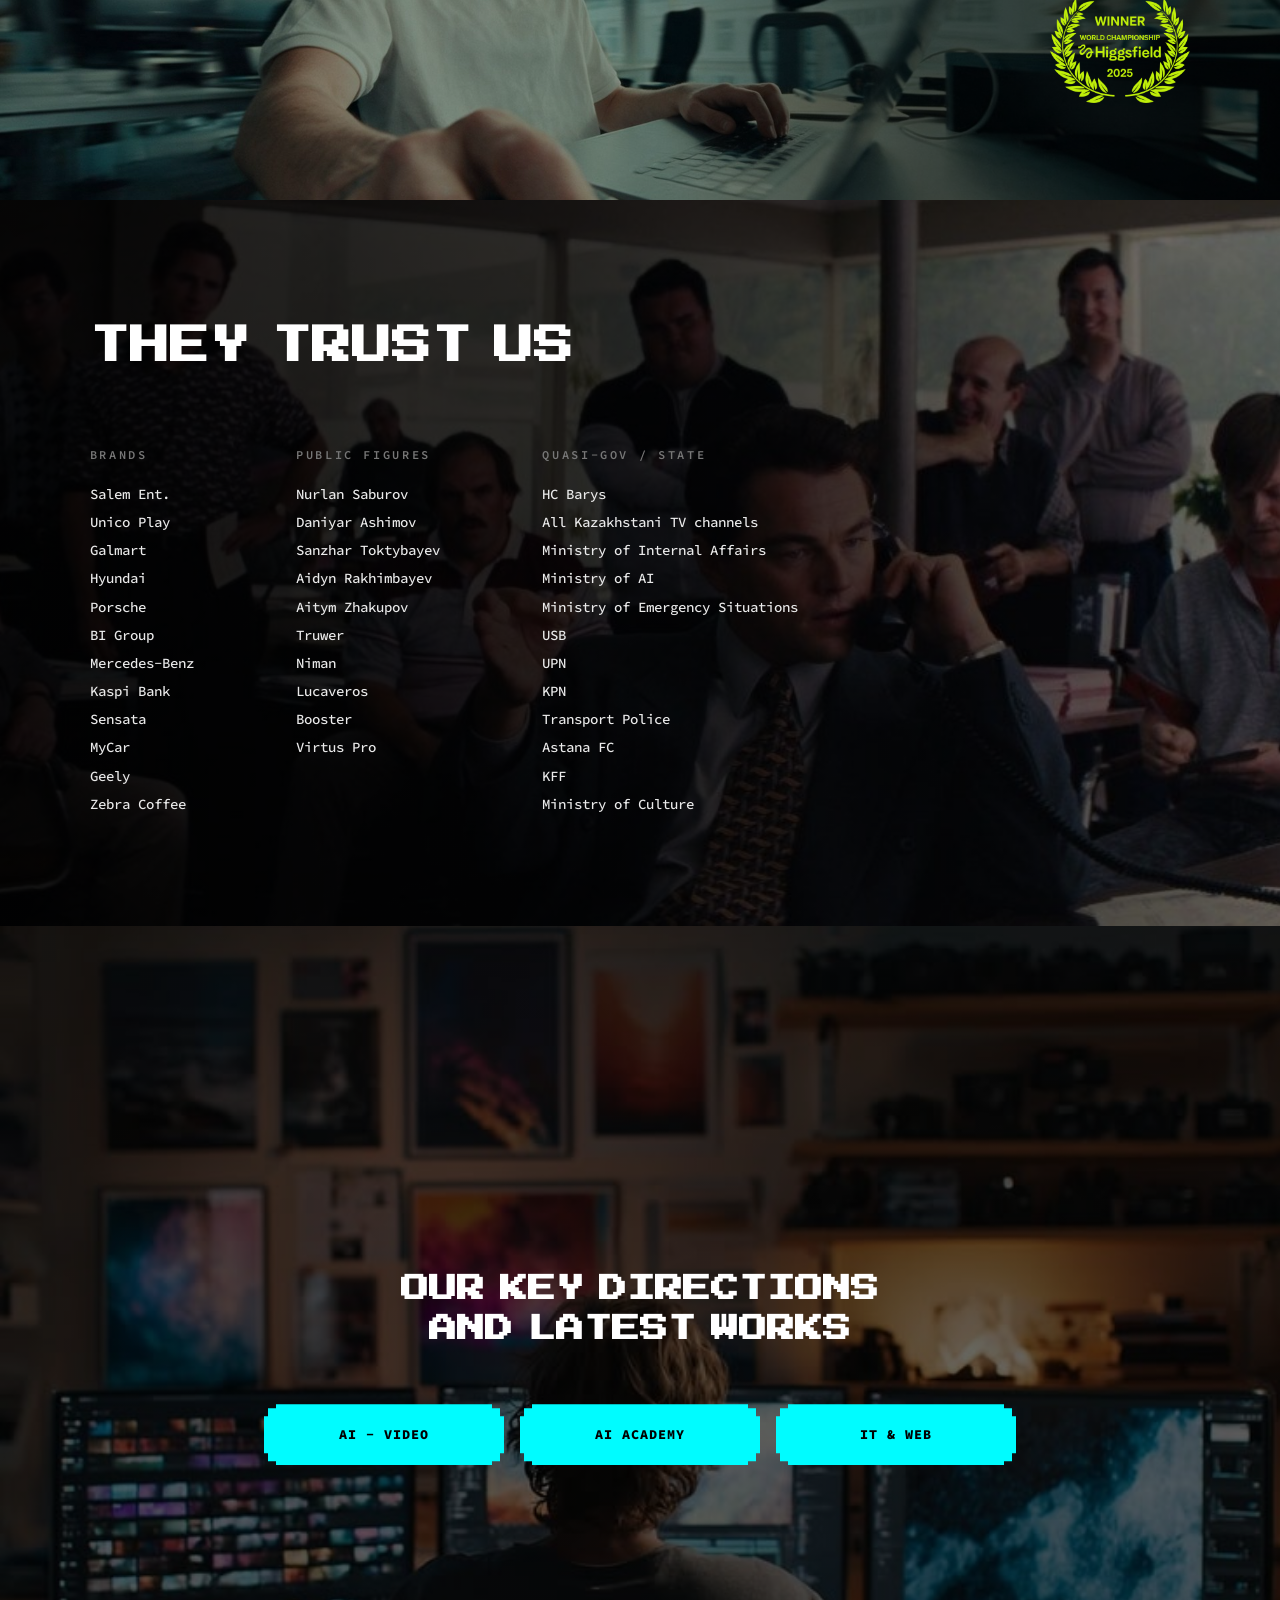
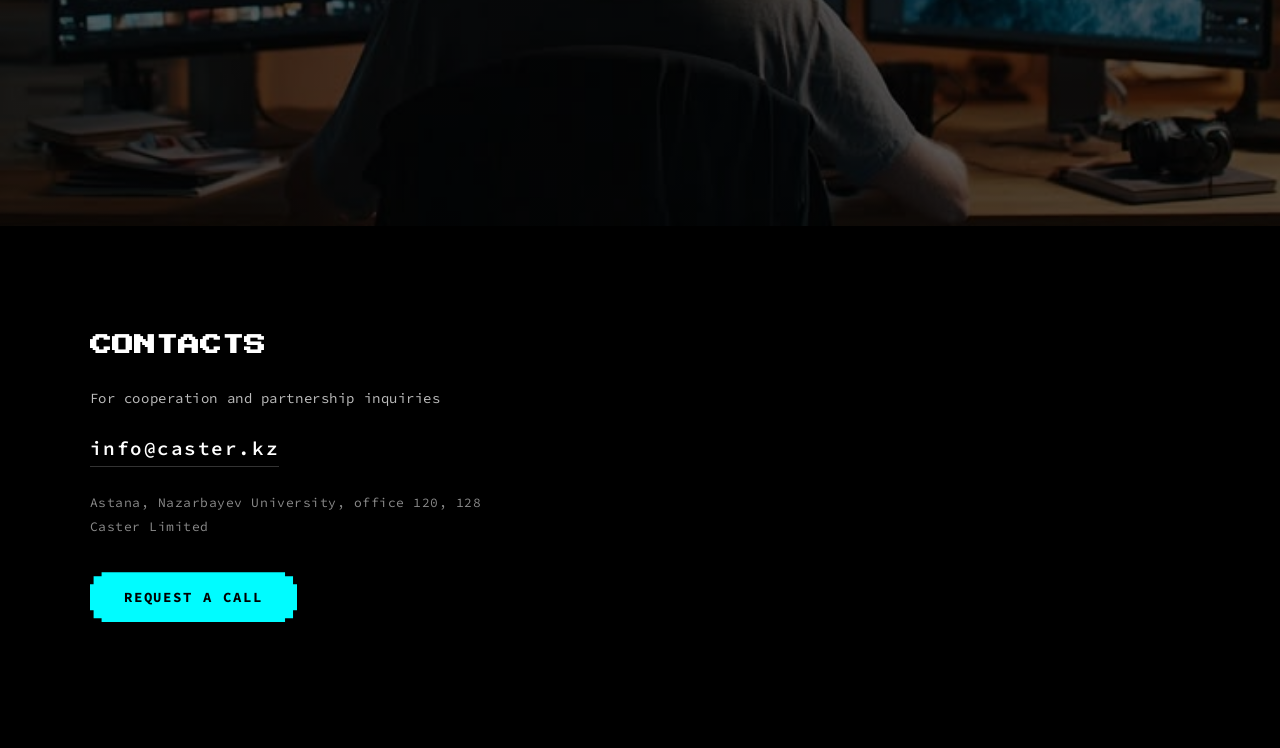
==== commit 8b6117e8: "Пиксельные кнопки залиты цветом" ====
--- a/index.html
+++ b/index.html
@@ -307,25 +307,17 @@
     gap:16px;
     justify-content:center;
   }
-  /* пиксельная кнопка: рамка = подложка бренд-цвета, внутренность — ::before */
+  /* пиксельная кнопка: заполнена бренд-цветом */
   .pxbtn{
-    position:relative; z-index:0;
     display:flex; align-items:center; justify-content:center;
     border:none; background:var(--brand);
-    color:var(--brand); text-decoration:none; cursor:pointer;
+    color:#000; text-decoration:none; cursor:pointer;
     clip-path:var(--px-clip);
     font-family:'Source Code Pro',monospace;
     font-weight:800; text-transform:uppercase;
-    transition: color .22s ease;
-  }
-  .pxbtn::before{
-    content:''; position:absolute; inset:2px; z-index:-1;
-    background:rgba(0,0,0,.84);
-    clip-path:var(--px-clip);
-    transition:opacity .22s ease;
-  }
-  .pxbtn:hover{color:#000}
-  .pxbtn:hover::before{opacity:0}
+    transition: transform .15s ease, filter .2s ease;
+  }
+  .pxbtn:hover{transform:translateY(-2px); filter:drop-shadow(0 8px 28px rgba(0,252,255,.45))}
 
   .dirs a{
     padding:22px 14px;
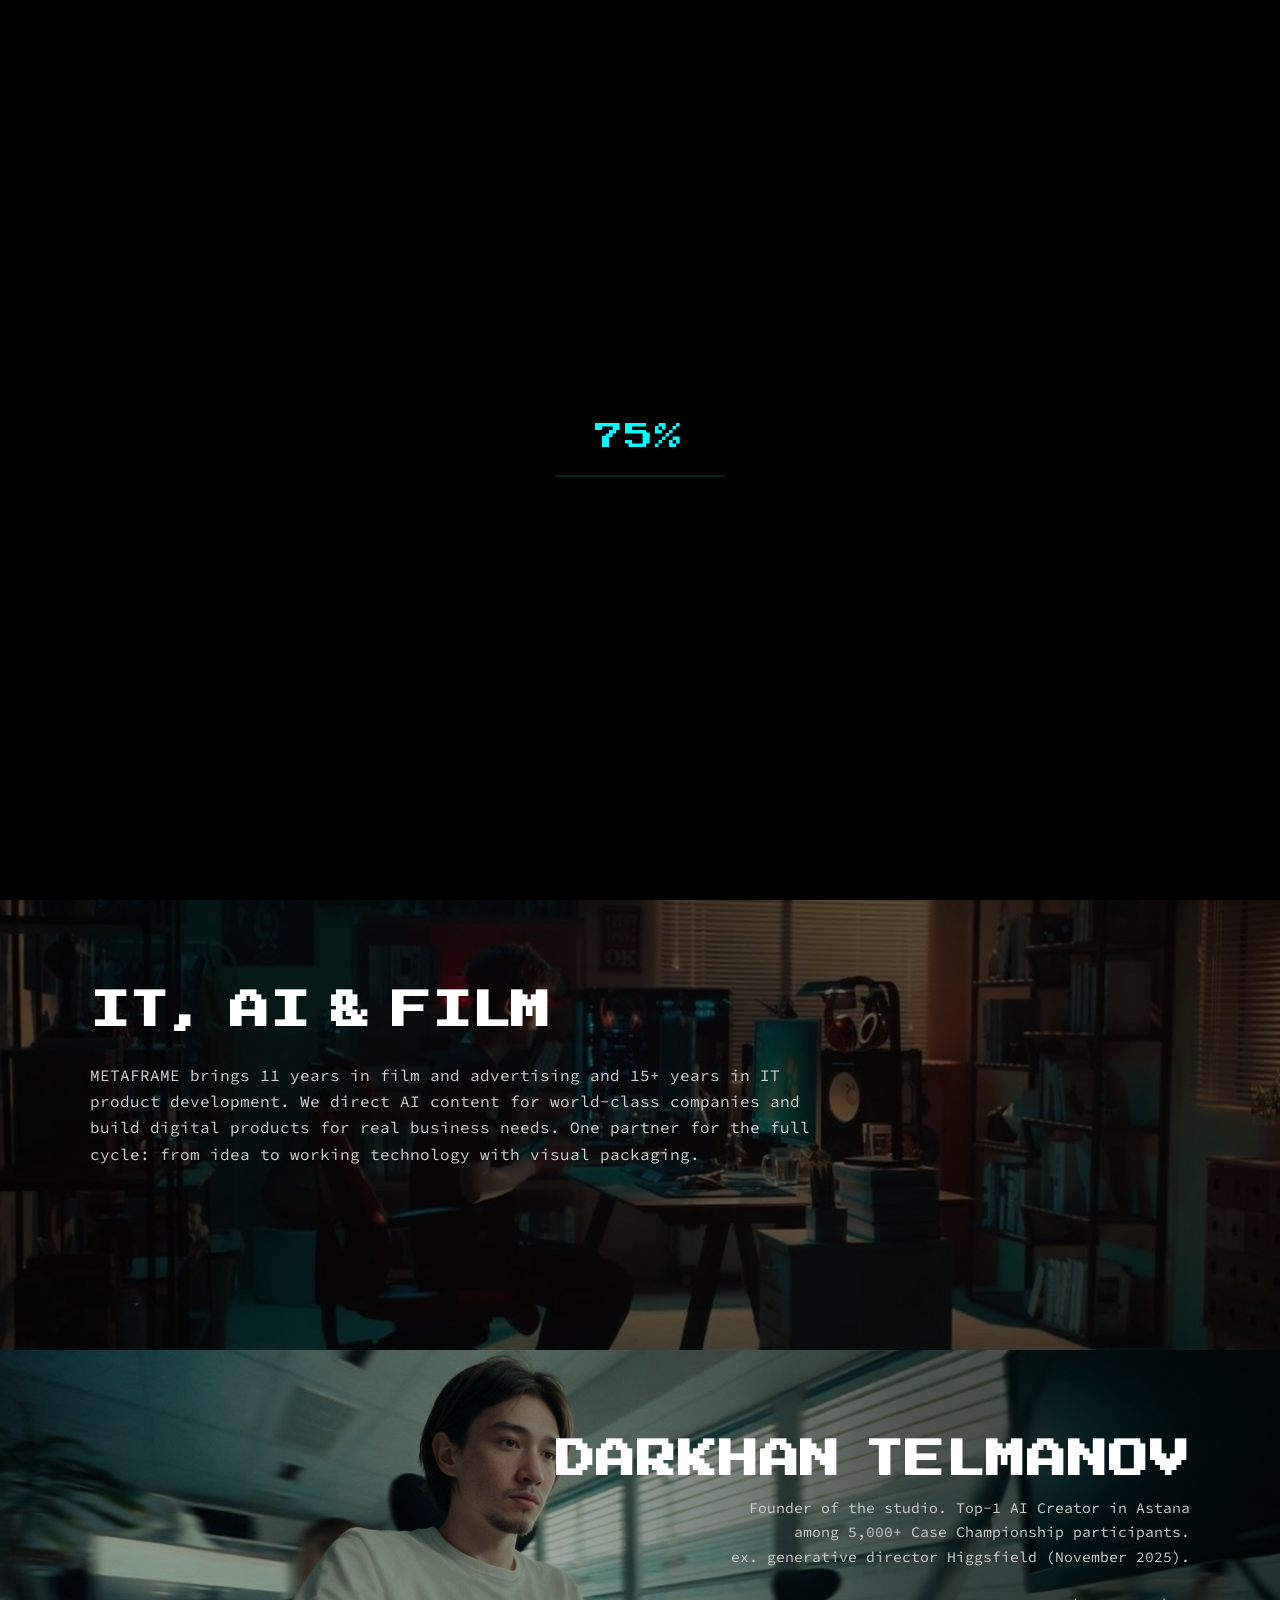
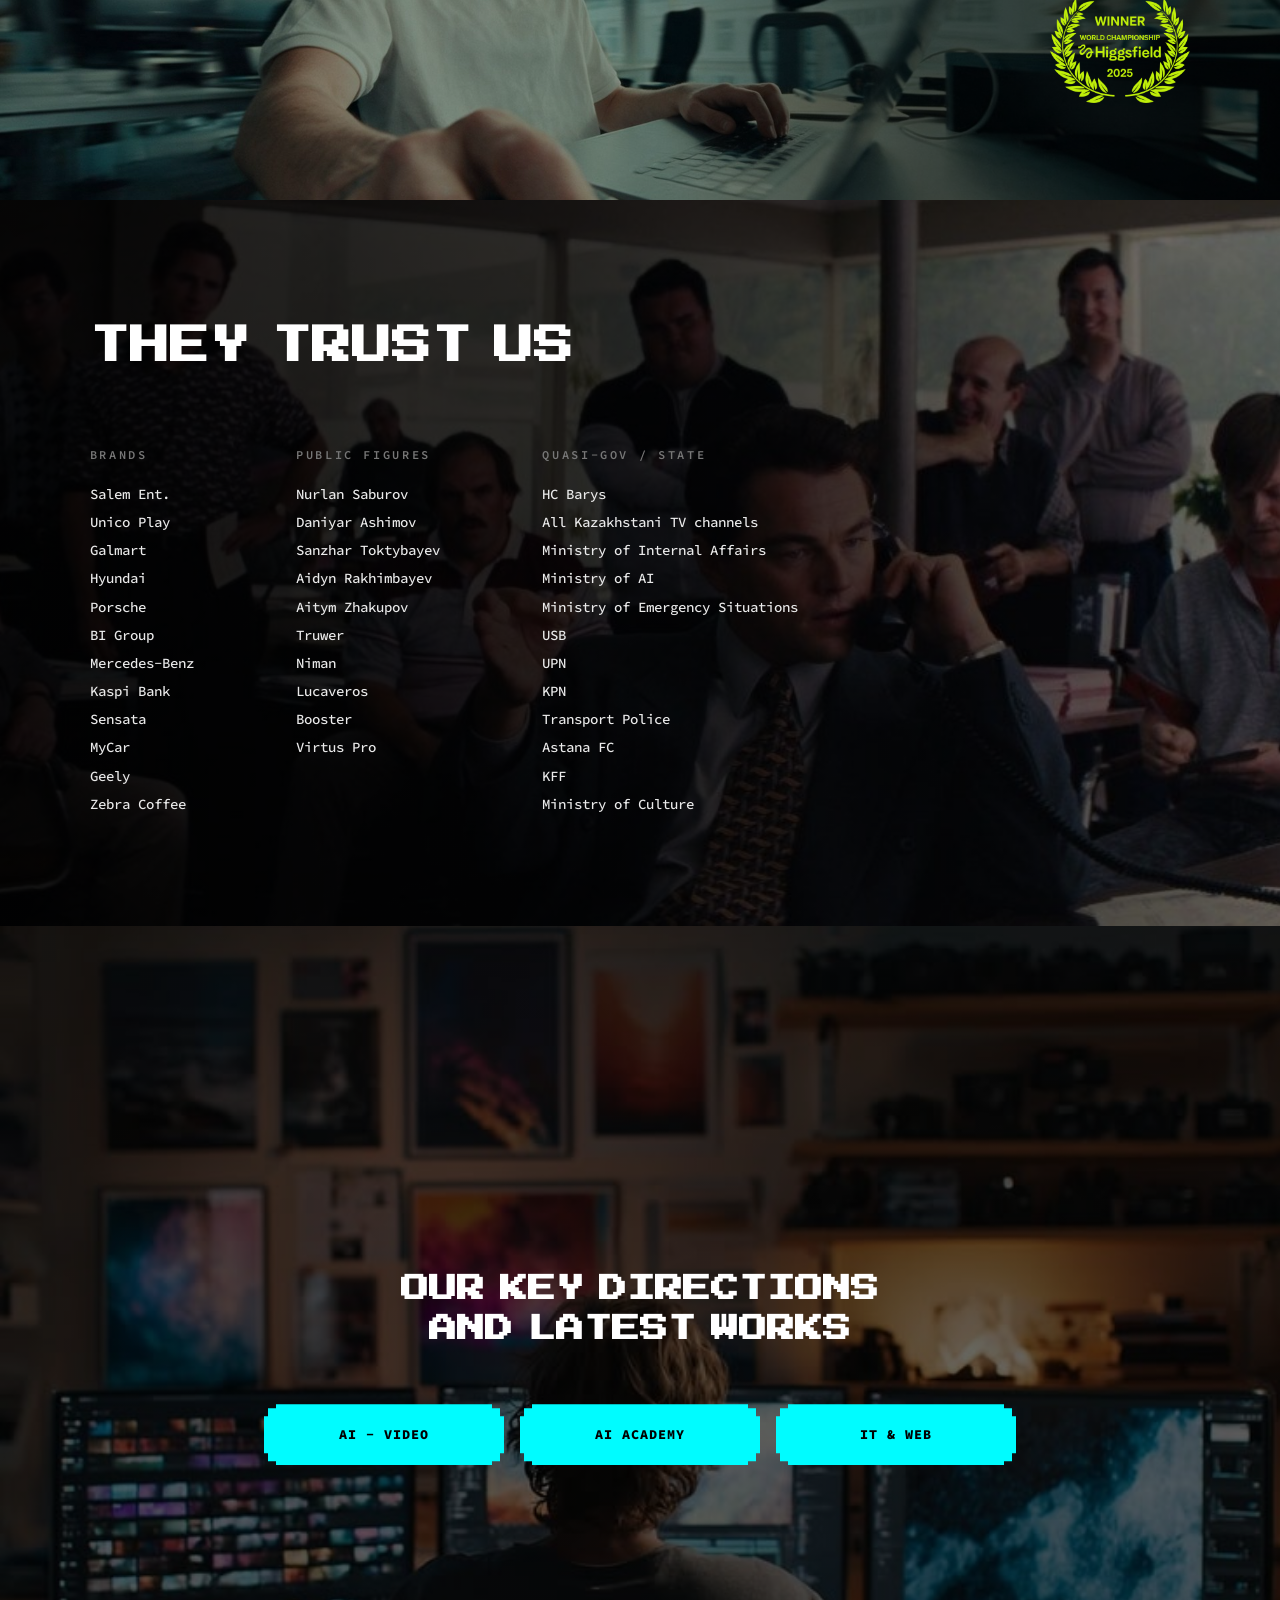
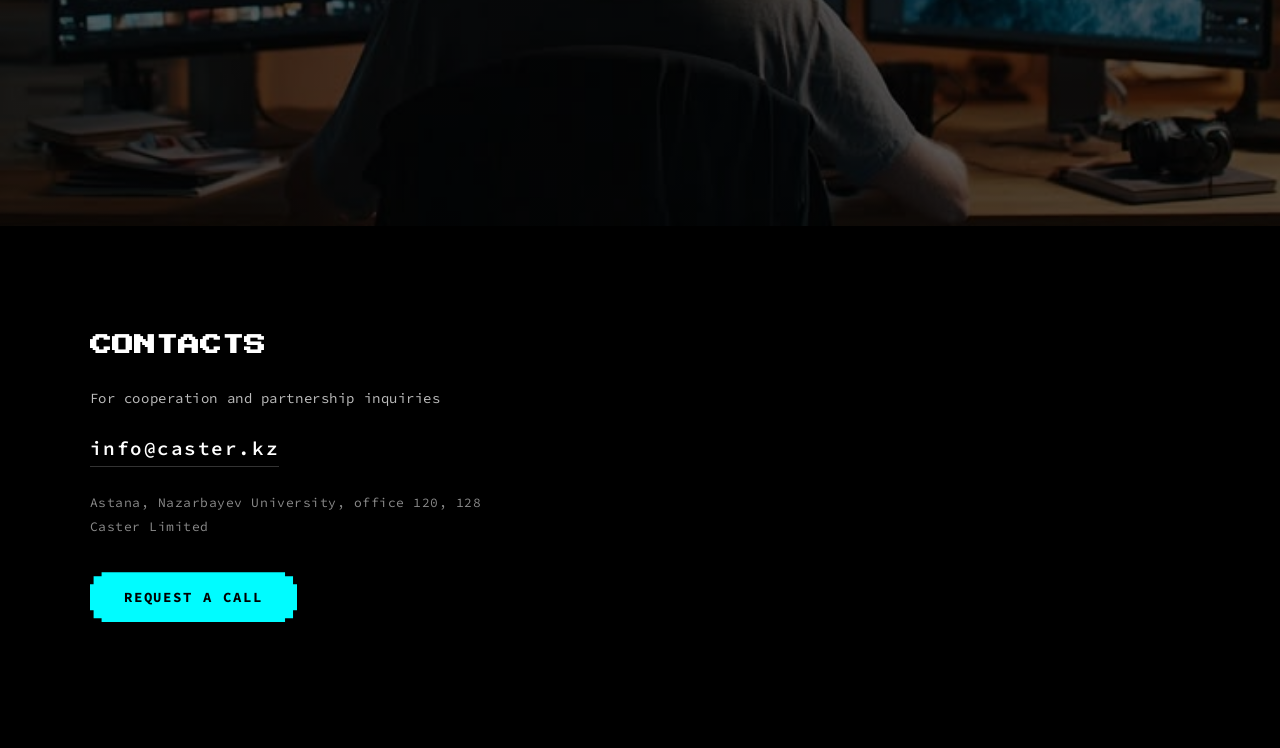
==== commit aa2d1f67: "Pixel: правильный ID + noscript" ====
--- a/index.html
+++ b/index.html
@@ -193,7 +193,7 @@
     position:absolute; inset:0; z-index:0;
     background:
       linear-gradient(rgba(0,0,0,.6), rgba(0,0,0,.6)),
-      url('assets/directions-bg.jpg') center 30% / cover no-repeat;
+      url('assets/directions-bg.jpg?v=2') center 30% / cover no-repeat;
   }
   #directions > *{position:relative; z-index:1}
   #directions h2{
